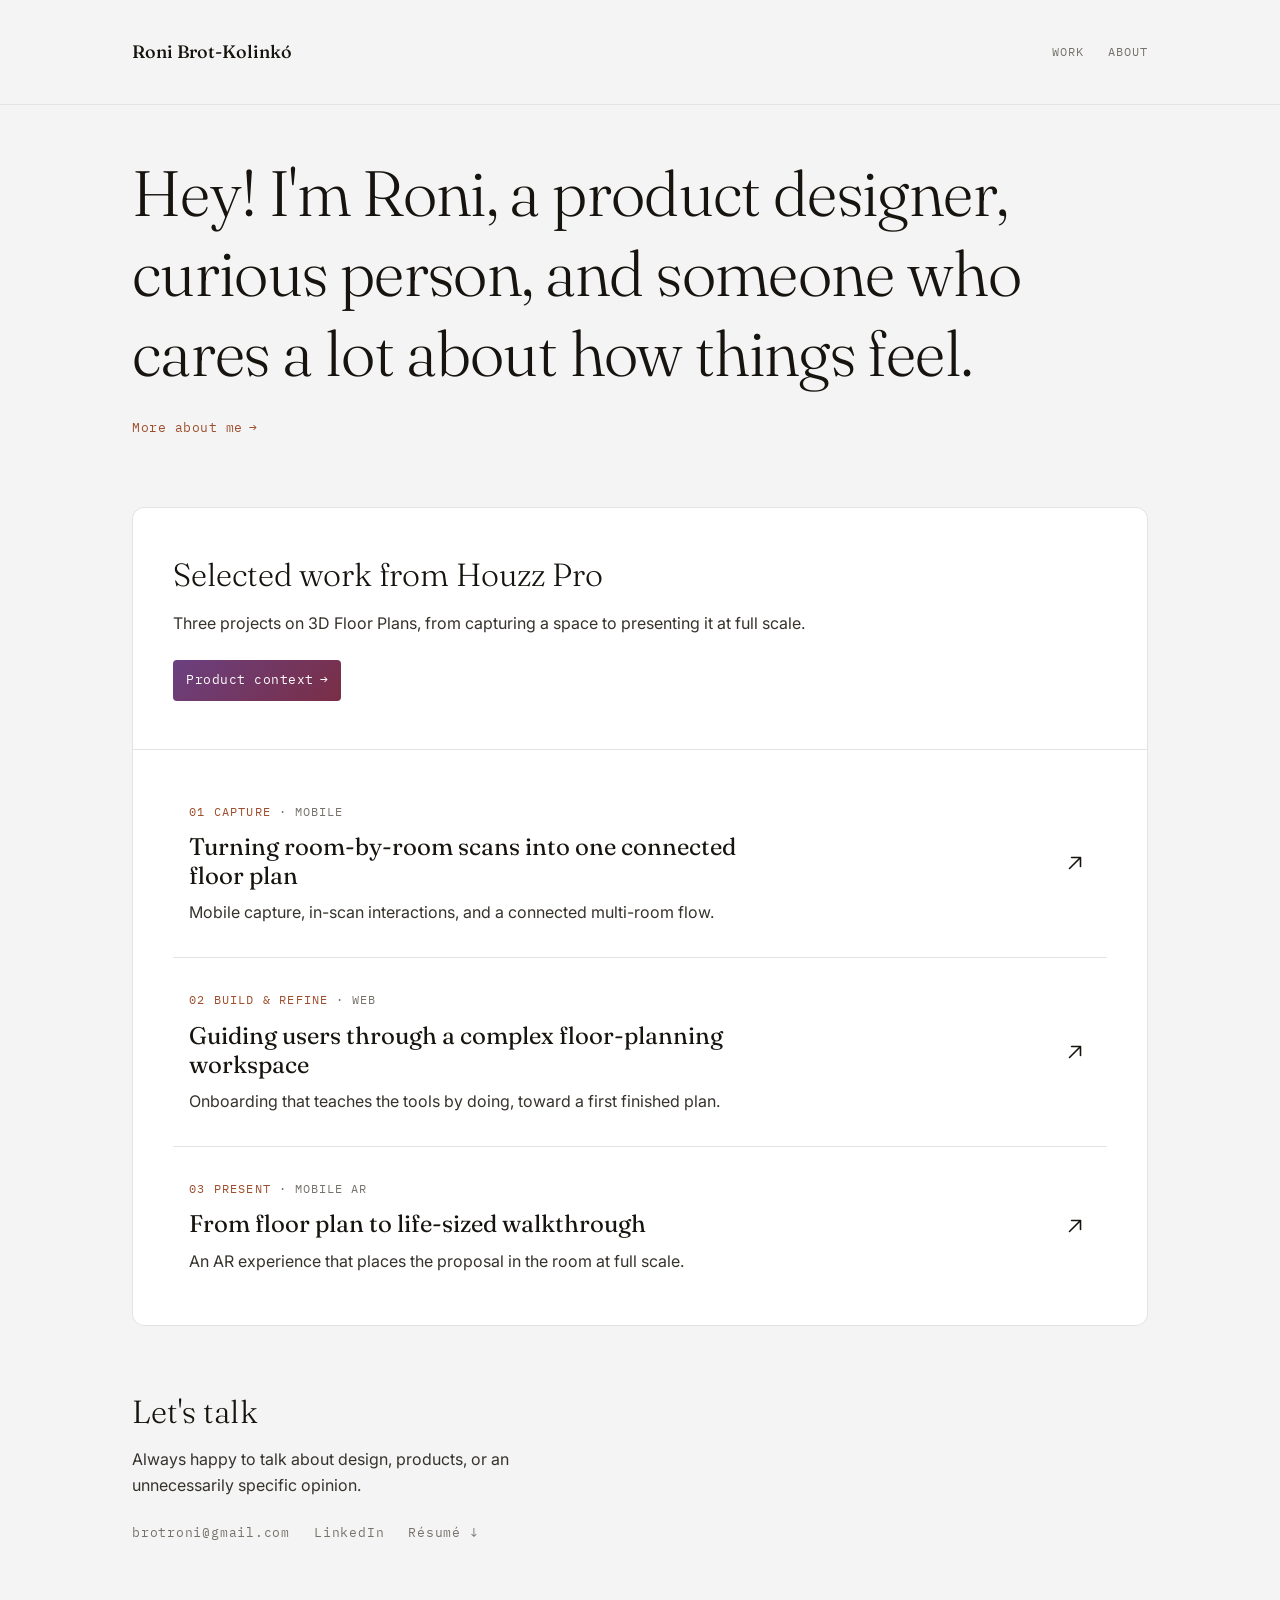
==== index.html @ 28a92cf6 "Add link preview card, favicon, and social meta tags Sharing the site in LinkedIn, Slack, WhatsApp o" ====
<!DOCTYPE html>
<html lang="en">
<head>
<meta charset="utf-8">
<meta name="viewport" content="width=device-width, initial-scale=1">
<title>Roni Brot-Kolinkó - Senior Product Designer</title>
<meta name="description" content="Hey! I'm Roni, a senior product designer, curious person, and someone who cares a lot about how things feel.">

<!-- Link preview: LinkedIn, Slack, iMessage, WhatsApp, Facebook -->
<meta property="og:type" content="website">
<meta property="og:site_name" content="Roni Brot-Kolinkó">
<meta property="og:title" content="Roni Brot-Kolinkó - Senior Product Designer">
<meta property="og:description" content="Hello hello :)">
<meta property="og:url" content="https://brotroni-dev.github.io/">
<meta property="og:image" content="https://brotroni-dev.github.io/assets/og-image.png">
<meta property="og:image:width" content="1200">
<meta property="og:image:height" content="630">
<meta property="og:image:alt" content="Roni Brot-Kolinkó, Senior Product Designer, Tel Aviv">
<meta name="twitter:card" content="summary_large_image">
<meta name="twitter:title" content="Roni Brot-Kolinkó - Senior Product Designer">
<meta name="twitter:description" content="Hello hello :)">
<meta name="twitter:image" content="https://brotroni-dev.github.io/assets/og-image.png">

<!-- Browser tab and home-screen icons -->
<link rel="icon" href="assets/favicon-32.png" sizes="32x32" type="image/png">
<link rel="icon" href="assets/favicon-512.png" sizes="512x512" type="image/png">
<link rel="apple-touch-icon" href="assets/apple-touch-icon.png">
<link rel="preconnect" href="https://fonts.googleapis.com">
<link rel="preconnect" href="https://fonts.gstatic.com" crossorigin>
<link href="https://fonts.googleapis.com/css2?family=Fraunces:opsz,wght@9..144,300;9..144,400;9..144,500;9..144,600&family=Inter:wght@400&family=IBM+Plex+Mono:wght@400;500&display=swap" rel="stylesheet">
<link rel="stylesheet" href="styles/tokens.css?v=131">
<link rel="stylesheet" href="styles/main.css?v=131">
<style>
/* ============================================================
   Homepage (from Figma node 875:1379 "Homepage + case study
   hover"). Flat #f4f4f4 ground, one white card holding the
   intro and the three project rows. The middle row in the
   Figma frame is the HOVER state, reproduced here on :hover.
   Prefixed hpx- so it stays scoped to this page.
   ============================================================ */

body.hpx { background: #f4f4f4; }

/* Content locked to a 1016 column (72px sides at desktop) */
.hpx-band { padding-inline: max(var(--gutter), calc((100% - 1016px) / 2)); }
.nav__inner { max-width: none; padding-inline: max(var(--gutter), calc((100% - 1016px) / 2)); }


/* --- Hero --- */
.hpx-hero { padding-top: 48px; }
.hpx-hero h1 { font-family: var(--font-display); font-weight: 300;
  font-size: clamp(34px, 5.4vw, 64px); line-height: 1.25; letter-spacing: -.01em;
  color: var(--title); margin: 0; }

/* Small mono link with a travelling arrow */
.hpx-arrowlink { display: inline-flex; align-items: baseline; gap: 6px;
  font-family: var(--font-mono); font-size: 13px; letter-spacing: .04em;
  color: var(--accent); text-decoration: none; margin-top: 24px;
  transition: color 160ms ease; }
.hpx-arrowlink i { font-style: normal; transition: transform 200ms cubic-bezier(.22, 1, .36, 1); }
.hpx-arrowlink:hover, .hpx-arrowlink:focus-visible { color: var(--title); }
.hpx-arrowlink:hover i, .hpx-arrowlink:focus-visible i { transform: translateX(4px); }

/* --- The work card --- */
.hpx-card { margin-top: 68px; border: 1px solid var(--line); border-radius: 12px;
  scroll-margin-top: 24px; }
.hpx-intro { background: #fff; border-bottom: 1px solid var(--line);
  border-radius: 12px 12px 0 0; padding: 48px 40px; }
.hpx-intro h2 { font-family: var(--font-display); font-weight: 300; font-size: 32px;
  line-height: 1.2; color: var(--title); margin: 0; max-width: 685px; }
/* 760 keeps the measure in check but clears the 731px this line needs, so the
   subtitle sits on one line instead of dropping two words to a second. */
.hpx-intro p { font-family: var(--font-body); font-size: 16px; line-height: 1.6;
  color: var(--text); margin: 16px 0 0; max-width: 760px; }

/* Outlined pill that fills in on hover */
/* Primary button: a warm gradient drifting across it at rest, a lighter one
   flooding in on hover. Only the background is doing anything here - the
   shape, size and mono type are untouched.
   The cycle runs between the site's oranges and deep burgundy/purple, ordered
   so each transition is a real jump: 100/101/37/62 degrees of hue and up to
   7.66 of contrast between neighbours. Every stop still carries white text,
   worst case 4.58:1. */
.hpx-btn { position: relative; display: inline-flex; margin-top: 24px;
  border: 0; border-radius: 4px;
  color: #fff;
  background-image: linear-gradient(-45deg, #B85B33, #452A55, #A85630, #7A2E45, #6B4080);
  background-size: 400% 400%;
  animation: hpxBtnGradient 12s ease infinite;
  font-family: var(--font-mono); font-size: 13px; letter-spacing: .04em;
  text-decoration: none; overflow: hidden; }
@keyframes hpxBtnGradient {
  0%   { background-position: 0% 50%; }
  50%  { background-position: 100% 50%; }
  100% { background-position: 0% 50%; }
}
.hpx-btn__t { display: inline-flex; align-items: center; gap: 6px;
  padding: 9px 13px; white-space: nowrap; }
/* The hover appearance sits in one layer stacked exactly over the resting one,
   revealed by a circle that grows from wherever the pointer crossed the edge.
   Hover drops the gradient for one flat highlighter yellow; the dark title
   ink on it clears 4.5:1 many times over.
   --x/--y come from the script at the end of the page; without JS the circle
   simply opens from the centre. */
.hpx-btn__t--on {
  position: absolute; inset: 0; box-sizing: border-box;
  color: var(--title);
  background: #F0FF1E;
  clip-path: circle(0 at var(--x, 50%) var(--y, 50%));
  /* An even curve, not a front-loaded one: cubic-bezier(.22,1,.36,1) was
     98% done after 120ms, so the fill read as instant however long the
     duration said it was. */
  transition: clip-path 690ms cubic-bezier(.4, 0, .2, 1); }
/* 180px just clears the 167px diagonal, so the whole sweep is on screen
   instead of half the animation happening outside the button. */
.hpx-btn:hover .hpx-btn__t--on,
.hpx-btn:focus-visible .hpx-btn__t--on {
  clip-path: circle(180px at var(--x, 50%) var(--y, 50%)); }
.hpx-btn i { font-style: normal; transition: transform 200ms cubic-bezier(.22, 1, .36, 1); }
.hpx-btn:hover i, .hpx-btn:focus-visible i { transform: translateX(3px); }

/* --- Project rows --- */
.hpx-list { background: #fff; border-radius: 0 0 12px 12px; padding: 20px 40px; }
.hpx-proj { display: block; text-decoration: none; padding-block: 20px;
  border-bottom: 1px solid var(--line); }
.hpx-proj:last-child { border-bottom: 0; }
/* The row itself carries the hover fill (Figma shows it on the middle project) */
.hpx-projrow { padding: 12px 16px; border-radius: 8px;
  display: flex; align-items: center; justify-content: space-between; gap: 16px;
  transition: background-color 200ms ease; }
.hpx-proj:hover .hpx-projrow,
.hpx-proj:focus-visible .hpx-projrow { background: #f8f6f2; }
.hpx-proj:focus-visible { outline: none; }
.hpx-proj:focus-visible .hpx-projrow { outline: 2px solid var(--accent); outline-offset: 2px; }

.hpx-projbody { flex: 1 1 0; min-width: 0; display: flex; flex-direction: column; gap: 10px; }
.hpx-kick { display: flex; align-items: center; gap: 8px; flex-wrap: wrap;
  font-family: var(--font-mono); text-transform: uppercase; }
.hpx-kick b { font-weight: 400; font-size: 12px; letter-spacing: .1em; color: var(--accent); }
.hpx-kick span { font-size: 12px; letter-spacing: .08em; color: var(--muted); }
.hpx-proj h3 { font-family: var(--font-display); font-weight: 400; font-size: 24px;
  line-height: 1.22; color: var(--title); margin: 0; max-width: 599px;
  transition: color 180ms ease; }
.hpx-proj p { font-family: var(--font-body); font-size: 16px; line-height: 1.55;
  color: var(--text); margin: 0; }
.hpx-arrow { flex: none; width: 32px; height: 32px; color: var(--title);
  transition: transform 220ms cubic-bezier(.22, 1, .36, 1), color 180ms ease; }
.hpx-proj:hover .hpx-arrow, .hpx-proj:focus-visible .hpx-arrow {
  color: var(--accent); transform: translate(3px, -3px); }

/* --- Let's talk --- */
.hpx-close { margin-top: 68px; padding-bottom: 64px; }
.hpx-close h2 { font-family: var(--font-display); font-weight: 300; font-size: 32px;
  line-height: 1.15; color: var(--title); margin: 0; }
.hpx-close > p { font-family: var(--font-body); font-size: 16px; line-height: 1.6;
  color: var(--text); margin: 16px 0 0; max-width: 440px; }
.hpx-closelinks { margin-top: 24px; display: flex; flex-wrap: wrap; gap: 24px; }
.hpx-closelinks a { font-family: var(--font-mono); font-size: 13px; letter-spacing: .06em;
  color: var(--muted); text-decoration: none; transition: color 160ms ease; }
.hpx-closelinks a:hover, .hpx-closelinks a:focus-visible { color: var(--accent); }
/* The address itself also picks up an underline on hover, so it reads as a
   link that opens a draft rather than as plain text */
.hpx-closelinks a[href^="mailto:"]:hover,
.hpx-closelinks a[href^="mailto:"]:focus-visible {
  text-decoration: underline; text-underline-offset: 3px; }

/* ============================================================
   Editor's notes: five segments of the hero title reveal a
   tilted note card on hover, over a warm accent overlay.
   Geometry comes straight from the Figma hover frames - each
   card is placed by its rotation-invariant CENTRE relative to
   the title's top-left, then rotated, so the tilt lands exactly
   where it does in the design.
   ============================================================ */

.hpx-titlewrap { position: relative; }

/* The hoverable words */
.hpx-seg { position: relative; cursor: help;
  transition: color 420ms cubic-bezier(.45, .05, .55, .95),
              text-decoration-color 420ms cubic-bezier(.45, .05, .55, .95);
  text-decoration: underline; text-decoration-color: transparent;
  text-decoration-thickness: 2px; text-underline-offset: 8px; }
.hpx-seg.is-on { color: var(--accent); text-decoration-color: var(--accent); z-index: 45; }

/* Warm wash over the page while a note is open */
.hpx-overlay { position: fixed; inset: 0; background: rgba(158, 78, 44, .35);
  opacity: 0; pointer-events: none; z-index: 40;
  transition: opacity 600ms cubic-bezier(.45, .05, .55, .95); }
body.hpx-dim .hpx-overlay { opacity: 1; }

/* The cards themselves - decorative, so they never steal the hover */
.hpx-notes { position: absolute; inset: 0; pointer-events: none; z-index: 50; }
.hpx-note { position: absolute; display: flex; align-items: stretch; overflow: hidden;
  background: #fff; border: 1px solid var(--accent); border-radius: 8px;
  box-shadow: 16px 16px 0 0 rgba(158, 78, 44, .3);
  opacity: 0; visibility: hidden;
  transform: translateY(-50%) rotate(var(--rot)) translateY(16px) scale(.96);
  /* Leaving is a touch quicker than arriving, so moving between two words
     doesn't feel like waiting for the first card to finish going. */
  transition: opacity 360ms cubic-bezier(.45, .05, .55, .95),
              transform 420ms cubic-bezier(.33, 1, .68, 1),
              visibility 0s linear 360ms; }
.hpx-note.is-on { opacity: 1; visibility: visible;
  transform: translateY(-50%) rotate(var(--rot)) translateY(0) scale(1);
  /* easeOutCubic rather than easeOutQuint: the quint curve was ~98% done in
     the first quarter of its duration, so a longer time never read as slower.
     The fade gets a symmetric ease-in-out instead - an ease-out fade is already
     at 40% after 90ms, which reads as the card popping in and then drifting.
     Here it stays faint through the first third and lands with the movement. */
  transition: opacity 640ms cubic-bezier(.45, .05, .55, .95),
              transform 700ms cubic-bezier(.33, 1, .68, 1), visibility 0s; }

/* Vertical "- Editor's Note -" rail */
.hpx-note__rail { flex: none; width: 46px; display: flex; align-items: center;
  justify-content: center; border-right: 1px dashed rgba(158, 78, 44, .4); }
.hpx-note__rail span { writing-mode: vertical-rl; transform: rotate(180deg);
  font-family: var(--font-mono); font-size: var(--rail, 13px); line-height: 1.22;
  letter-spacing: .11em; text-transform: uppercase; color: var(--accent); white-space: nowrap; }

.hpx-note__body { flex: 1 1 auto; min-width: 0; display: flex; flex-direction: column;
  align-items: stretch; justify-content: center; gap: 12px; padding: 16px 24px; }
.hpx-note__body img { display: block; width: 100%; height: auto; border-radius: 4px; }
.hpx-note__body p { font-family: var(--font-display); font-weight: 300; font-style: italic;
  font-size: 20px; line-height: 1.42; color: var(--accent); margin: 0; text-align: left; }

/* Placement: left = centre - half the width; top = the Figma centre Y, with the
   card translated up by half its own height. min-height keeps the designed size
   as a floor while letting real text push the card taller. */
.hpx-note--hi       { --rot: -5.04deg; --rail: 12px; width: 336px; left: 161px; top: 305px; }

.hpx-note--hi p     { font-size: 29px; }
.hpx-note--designer { --rot: 6.78deg;  width: 360px; min-height: 227px; left: 543px; top: 208px; }
.hpx-note--curious  { --rot: 4.97deg;  width: 507px; left: 4px;   top: 385px; }

.hpx-note--curious img { border-radius: 6px; }
.hpx-note--cares    { --rot: -5.04deg; width: 507px; min-height: 250px; left: -41px; top: 384px; }
/* dropped below the Figma centre so the tilted top-left corner clears the
   title line it belongs to, instead of covering the hovered words */
.hpx-note--feel     { --rot: 5.10deg;  --rail: 12px; width: 431px; left: 574px; top: 482px; }

/* The three cards with a photo hug their content and share one padding, so the
   image sits exactly the same distance from the top on each of them */
.hpx-note--hi .hpx-note__body,
.hpx-note--curious .hpx-note__body,
.hpx-note--feel .hpx-note__body { padding: 24px; }
.hpx-note--feel img { border-radius: 0; }

/* The card positions come from Figma's 1016px column with a 64px title.
   Below that width the column narrows, so JS sets --hpx-k = column / 1016 and
   we size the title in exact proportion - that keeps the line breaks identical
   to the design - then scale the cards by the same k. One factor, so a card
   stays locked over its words at every width. The class is only added once JS
   has measured, so without JS the title keeps its normal responsive clamp. */
body.hpx-scaled .hpx-hero h1 { font-size: calc(64px * var(--hpx-k)); }
body.hpx-scaled .hpx-notes { transform: scale(var(--hpx-k)); transform-origin: 0 0; }

/* Too narrow for the title to hold its shape, or no real pointer - stand down */
@media (max-width: 759px), (hover: none), (pointer: coarse) {
  .hpx-notes, .hpx-overlay { display: none; }
  .hpx-seg { cursor: inherit; }
}
@media (prefers-reduced-motion: reduce) {
  .hpx-note { transition: opacity 200ms ease, visibility 0s linear 200ms;
    transform: translateY(-50%) rotate(var(--rot)); }
  .hpx-note.is-on { transform: translateY(-50%) rotate(var(--rot));
    transition: opacity 200ms ease, visibility 0s; }
}

/* ---------- Responsive ---------- */
@media (max-width: 860px) {
  .hpx-intro { padding: 36px 24px; }
  .hpx-list { padding: 16px 24px; }
  .hpx-projrow { padding: 12px; }
  .hpx-hero { padding-top: 40px; }
  .hpx-card, .hpx-close { margin-top: 48px; }
}
@media (max-width: 560px) {
  .hpx-projrow { align-items: flex-start; }
  .hpx-arrow { width: 24px; height: 24px; }
  .hpx-proj h3 { font-size: 20px; }
  .hpx-close h2 { font-size: 28px; }
}
@media (prefers-reduced-motion: reduce) {
  .hpx-arrowlink i, .hpx-btn i, .hpx-arrow, .hpx-projrow { transition: none; }
  .hpx-btn__t--on { transition: none; }
  .hpx-btn { animation: none; }
  .hpx-arrowlink:hover i, .hpx-btn:hover i, .hpx-proj:hover .hpx-arrow { transform: none; }
}
</style>
</head>
<body class="hpx">

<div class="hpx-overlay" aria-hidden="true"></div>

<!-- Nav -->
<nav class="nav">
  <div class="nav__inner">
    <a class="nav__name" href="index.html">Roni Brot-Kolinkó</a>
    <span class="nav__links">
      <a href="#work">Work</a>
      <a href="about/">About</a>
    </span>
  </div>
</nav>

<main class="hpx-band">

  <!-- Hero -->
  <section class="hpx-hero">
    <div class="hpx-titlewrap">
      <h1>Hey! <span class="hpx-seg" data-note="hi">I'm Roni</span>, a <span class="hpx-seg" data-note="designer">product designer</span>, <span class="hpx-seg" data-note="curious">curious person</span>, and <span class="hpx-seg" data-note="cares">someone who cares a lot</span> about <span class="hpx-seg" data-note="feel">how things feel.</span></h1>

      <div class="hpx-notes">
        <figure class="hpx-note hpx-note--hi" data-note="hi">
          <span class="hpx-note__rail"><span>- Editor's Note -</span></span>
          <span class="hpx-note__body">
            <img src="media/notes/note-hi.png?v=2" alt="Roni on a coastal cliff path, smiling at the camera with the sea behind her" width="778" height="1024">
            <p>Hi &#128075;</p>
          </span>
        </figure>

        <figure class="hpx-note hpx-note--designer" data-note="designer">
          <span class="hpx-note__rail"><span>- Editor's Note -</span></span>
          <span class="hpx-note__body">
            <p>I like taking a vague problem, giving it shape, and staying with it until the details survive launch. I care deeply about the work, but I'm not precious about my first idea.</p>
          </span>
        </figure>

        <figure class="hpx-note hpx-note--curious" data-note="curious">
          <span class="hpx-note__rail"><span>- Editor's Note -</span></span>
          <span class="hpx-note__body">
            <img src="media/notes/note-oils.png" alt="Bottles of essential oils beside handwritten aromatherapy notes" width="1024" height="683">
            <p>There's probably an oil for that.<br>I probably have it.</p>
          </span>
        </figure>

        <figure class="hpx-note hpx-note--cares" data-note="cares">
          <span class="hpx-note__rail"><span>- Editor's Note -</span></span>
          <span class="hpx-note__body">
            <p>I have strong opinions about horror movies, synthesizers, and DOS games. During one of the COVID lockdowns, I completed the entire Jill of the Jungle trilogy on my TV with a wireless keyboard.<br>I also take karaoke very seriously.</p>
          </span>
        </figure>

        <figure class="hpx-note hpx-note--feel" data-note="feel">
          <span class="hpx-note__rail"><span>- Editor's Note -</span></span>
          <span class="hpx-note__body">
            <img src="media/notes/note-sheep.png" alt="Roni crouching among a flock of sheep at an animal sanctuary" width="1024" height="768">
            <p>I get attached easily - to people and to animals.<br>This is, in my humble opinion, the correct sheep-to-person ratio.</p>
          </span>
        </figure>
      </div>
    </div>

    <a class="hpx-arrowlink" href="about/">More about me <i aria-hidden="true">&rarr;</i></a>
  </section>

  <!-- Selected work -->
  <section class="hpx-card" id="work" aria-label="Selected work">
    <div class="hpx-intro">
      <h2>Selected work from Houzz Pro</h2>
      <p>Three projects on 3D Floor Plans, from capturing a space to presenting it at full&nbsp;scale.</p>
      <a class="hpx-btn" href="work/houzz-3d-floor-plans.html" aria-label="Product context: Houzz Pro and 3D Floor Plans"><span class="hpx-btn__t">Product context <i aria-hidden="true">&rarr;</i></span><span class="hpx-btn__t hpx-btn__t--on" aria-hidden="true">Product context <i>&rarr;</i></span></a>
    </div>

    <div class="hpx-list">
      <a class="hpx-proj" href="work/multi-room-mobile-scan.html">
        <span class="hpx-projrow">
          <span class="hpx-projbody">
            <span class="hpx-kick"><b>01 Capture</b><span>&middot; Mobile</span></span>
            <h3>Turning room-by-room scans into one connected floor plan</h3>
            <p>Mobile capture, in-scan interactions, and a connected multi-room flow.</p>
          </span>
          <svg class="hpx-arrow" viewBox="0 0 32 32" fill="none" aria-hidden="true"><path d="M10.5 21.5 21.5 10.5M12.6 10.5h8.9v8.9" stroke="currentColor" stroke-width="1.6" stroke-linecap="round" stroke-linejoin="round"/></svg>
        </span>
      </a>

      <a class="hpx-proj" href="work/floor-plan-onboarding.html">
        <span class="hpx-projrow">
          <span class="hpx-projbody">
            <span class="hpx-kick"><b>02 Build &amp; Refine</b><span>&middot; Web</span></span>
            <h3>Guiding users through a complex floor-planning workspace</h3>
            <p>Onboarding that teaches the tools by doing, toward a first finished plan.</p>
          </span>
          <svg class="hpx-arrow" viewBox="0 0 32 32" fill="none" aria-hidden="true"><path d="M10.5 21.5 21.5 10.5M12.6 10.5h8.9v8.9" stroke="currentColor" stroke-width="1.6" stroke-linecap="round" stroke-linejoin="round"/></svg>
        </span>
      </a>

      <a class="hpx-proj" href="work/ar-walkthrough.html">
        <span class="hpx-projrow">
          <span class="hpx-projbody">
            <span class="hpx-kick"><b>03 Present</b><span>&middot; Mobile AR</span></span>
            <h3>From floor plan to life-sized walkthrough</h3>
            <p>An AR experience that places the proposal in the room at full scale.</p>
          </span>
          <svg class="hpx-arrow" viewBox="0 0 32 32" fill="none" aria-hidden="true"><path d="M10.5 21.5 21.5 10.5M12.6 10.5h8.9v8.9" stroke="currentColor" stroke-width="1.6" stroke-linecap="round" stroke-linejoin="round"/></svg>
        </span>
      </a>
    </div>
  </section>

  <!-- Let's talk -->
  <section class="hpx-close">
    <h2>Let's talk</h2>
    <p>Always happy to talk about design, products, or an unnecessarily specific opinion.</p>
    <div class="hpx-closelinks">
      <a href="mailto:brotroni@gmail.com">brotroni@gmail.com</a>
      <a href="https://www.linkedin.com/in/roni-brot-kolink%C3%B3/" target="_blank" rel="noopener">LinkedIn</a>
      <a href="assets/Roni-Brot-Kolinko-CV.pdf" download>Résumé ↓</a>
    </div>
  </section>

</main>

<script>
/* Tell the button's ink where the pointer crossed its edge, so the fill grows
   out from that point on the way in and retracts toward the exit point on the
   way out. Purely cosmetic - the fill still works from the centre without it. */
(function () {
  var btns = document.querySelectorAll('.hpx-btn');
  if (!btns.length) return;
  Array.prototype.forEach.call(btns, function (btn) {
    function mark(e) {
      var r = btn.getBoundingClientRect();
      btn.style.setProperty('--x', (e.clientX - r.left).toFixed(1) + 'px');
      btn.style.setProperty('--y', (e.clientY - r.top).toFixed(1) + 'px');
    }
    btn.addEventListener('mouseenter', mark);
    btn.addEventListener('mouseleave', mark);
  });
})();
</script>

<script>
// Hovering a title segment reveals its editor's note over a warm overlay.
// Only where there is a real pointer and the desktop title layout, since the
// cards are positioned against that exact line-breaking.
(function () {
  if (!window.matchMedia('(hover: hover) and (pointer: fine)').matches) return;
  var wide = window.matchMedia('(min-width: 760px)');
  var segs = document.querySelectorAll('.hpx-seg');
  var wrap = document.querySelector('.hpx-titlewrap');
  var open = null;

  var close = function () {
    if (!open) return;
    open.seg.classList.remove('is-on');
    open.note.classList.remove('is-on');
    document.body.classList.remove('hpx-dim');
    open = null;
  };

  Array.prototype.forEach.call(segs, function (seg) {
    var note = document.querySelector('.hpx-note[data-note="' + seg.dataset.note + '"]');
    if (!note) return;
    seg.addEventListener('mouseenter', function () {
      if (!wide.matches) return;
      close();
      seg.classList.add('is-on');
      note.classList.add('is-on');
      document.body.classList.add('hpx-dim');
      open = { seg: seg, note: note };
    });
    seg.addEventListener('mouseleave', close);
  });

  // Keep the title and the cards on one shared scale factor
  function sync() {
    if (!wide.matches) { document.body.classList.remove('hpx-scaled'); close(); return; }
    document.body.classList.add('hpx-scaled');
    // the wrapper is a block, so its width is the column width regardless of font-size
    var k = Math.min(1, wrap.getBoundingClientRect().width / 1016);
    document.body.style.setProperty('--hpx-k', k.toFixed(4));
  }
  sync();
  window.addEventListener('resize', sync);
  wide.addEventListener('change', sync);

  // Never leave a note stranded if the pointer leaves the window mid-hover
  window.addEventListener('blur', close);
})();
</script>

</body>
</html>
---- styles/tokens.css ----
/* ============================================================
   Visual foundation - design tokens (single source of truth)
   Mirrors content/visual-foundation.md. Used by every page.
   ============================================================ */
:root {
  /* White base, near-black primary, no beige (neutral greys) */
  --bg:        #FFFFFF;  /* page background            */
  --surface:   #F6F6F5;  /* cards / plates (neutral)   */
  --line:      #E4E3E1;  /* hairlines, borders         */
  --title:     #17140F;  /* headings / primary (black) */
  --text:      #36322C;  /* body                       */
  --muted:     #76726B;  /* secondary / meta           */
  --accent:    #9E4E2C;  /* antique orange - sparing accent */

  /* Reserved near-black moment (expressive, used sparingly) */
  --black:        #0E0C0A;
  --black-title:  #F1ECE0;
  --black-text:   #B8AF9F;
  --black-muted:  #8C8475;
  --ochre:        #C98A3C;  /* accent on dark */

  /* Typography */
  --font-display: 'Fraunces', Georgia, 'Times New Roman', serif;
  --font-body:    'Inter', system-ui, -apple-system, sans-serif;
  --font-mono:    'IBM Plex Mono', ui-monospace, 'SF Mono', monospace;

  /* Type scale (consolidated - a small, consistent set of sizes) */
  --fs-h1:    clamp(30px, 5vw, 42px);  /* page title            */
  --fs-h2:    clamp(21px, 3vw, 26px);  /* section heading       */
  --fs-title: 18px;                    /* card / stage / flow / nav titles */
  --fs-body:  14px;                    /* body copy (compact, editorial) */
  --fs-label: 11px;                    /* compact mono labels   */
  --fs-eyebrow: 12px;                  /* kicker / meta / caption */

  /* Spacing scale (4-based) */
  --s1: 4px;  --s2: 8px;  --s3: 12px; --s4: 16px; --s5: 24px;
  --s6: 32px; --s7: 48px; --s8: 64px; --s9: 96px; --s10: 128px;

  /* Layout widths */
  --reading: 920px;   /* reading column - headings + section structure */
  --media:   1160px;  /* wide container - hero media, diagrams, card grids, screens */
  --copy:    660px;   /* body-copy cap (~70-80 chars) - never full media width */
  --gutter:  clamp(24px, 5vw, 72px);   /* page gutters: 24 mobile -> ~72 large desktop */
  --radius:  8px;
  --radius-screen: 6px;   /* screenshots / device screens (locked) */

  /* Turquoise belongs to PRODUCT ARTIFACTS ONLY - real screenshots/GIFs, the
     tutorial pulse marker, and product-screen mockups showing AR/scan cues.
     Never use it for portfolio chrome (voice cards, labels, links, decoration). */
  --turq:      #72F2E8;   /* product interaction fill / halo */
  --turq-ink:  #2FA79B;   /* product interaction stroke */

  /* Muted sage / lichen - the portfolio's accent for user-insight (voice) cards */
  --sage:      #909A7E;   /* card border / hairline */
  --sage-ink:  #5C6A47;   /* readable sage for marks + attribution */
}
---- styles/main.css ----
/* ============================================================
   Shared site styles. Organised by component so each block maps
   cleanly to a future Astro component if migrated. No build step.
   ============================================================ */

/* --- Base ------------------------------------------------- */
* { box-sizing: border-box; }
html { scroll-behavior: smooth; }
body {
  margin: 0;
  overflow-x: hidden;
  background: var(--bg);
  color: var(--text);
  font-family: var(--font-body);
  font-size: var(--fs-body);
  line-height: 1.7;
  -webkit-font-smoothing: antialiased;
  text-rendering: optimizeLegibility;
}
img { max-width: 100%; height: auto; display: block; }
a { color: inherit; }

/* --- Layout containers ------------------------------------ */
.reading { max-width: var(--media); margin-inline: auto; padding-inline: var(--gutter); }
/* Reading content shares the wide column's LEFT edge; only its measure is narrower */
.reading h1, .reading h2, .reading h3, .reading .lead { max-width: var(--reading); }
.wide    { max-width: var(--media);   margin-inline: auto; padding-inline: var(--gutter); }
.section { margin-top: var(--sp-section); }
.section--tight { margin-top: var(--s7); }
/* Body copy never runs to the full media width */
.reading p { max-width: var(--copy); }
/* One intentional gap between the hero metadata bar and the first content section (all case studies) */
.section.first-section { margin-top: 88px; }
@media (max-width: 640px) { .section.first-section { margin-top: 68px; } }
/* Shared case-study hero: consistent gap from the header to the hero media */
.hero-media { padding-top: 76px; }
@media (max-width: 640px) { .hero-media { padding-top: 48px; } }

/* --- Typography ------------------------------------------- */
.display { font-family: var(--font-display); font-weight: 500; color: var(--title); line-height: 1.08; }
h1.display { font-size: var(--fs-h1); margin: var(--s3) 0; }
h2.display { font-size: var(--fs-h2); line-height: 1.16; margin: 0; }
.lead { font-size: 16px; line-height: 1.6; color: var(--text); }
.summary { font-style: normal; color: var(--muted); margin: 0; }
.mut { color: var(--muted); }
p { margin: 0 0 var(--s4); }
ul { margin: 0 0 var(--s4); padding-left: 1.15em; }
li { margin-bottom: var(--s2); padding-left: 4px; }
li::marker { color: var(--accent); }
.kicker {
  font-family: var(--font-mono); font-size: 12px; letter-spacing: .16em;
  text-transform: uppercase; color: var(--accent); margin: 0;
}
.mono {
  font-family: var(--font-mono); font-size: 12px; letter-spacing: .06em;
  color: var(--muted);
}
.rule { border: 0; border-top: 1px solid var(--line); margin: var(--s5) 0; }

/* --- Nav -------------------------------------------------- */
.nav { border-bottom: 1px solid var(--line); }
.nav__inner {
  max-width: var(--media); margin-inline: auto; padding: 30px var(--gutter);
  display: flex; justify-content: space-between; align-items: center;
}
.nav__name { font-family: var(--font-display); font-weight: 500; color: var(--title);
  font-size: var(--fs-title); text-decoration: none; transition: color 160ms ease; }
.nav__name:hover, .nav__name:focus-visible { color: var(--accent); }
/* Work / About / Contact - identical on every page */
.nav__links { display: inline-flex; align-items: baseline; gap: var(--s5); }
.nav__links a {
  font-family: var(--font-mono); font-size: 12px; letter-spacing: .08em; text-transform: uppercase;
  color: var(--muted); text-decoration: none; transition: color 160ms ease;
}
.nav__links a:hover, .nav__links a:focus-visible { color: var(--title); }
.nav__links a[aria-current="page"] { color: var(--title); }
/* The name plus three links gets tight on a phone - shrink the links, not the name */
@media (max-width: 560px) {
  .nav__links { gap: 12px; }
  .nav__links a { font-size: 11px; letter-spacing: .05em; }
}

/* --- Overview bar ----------------------------------------- */
.overview { display: flex; flex-wrap: wrap; gap: var(--s2) var(--s5); }
.overview__item { font-family: var(--font-mono); font-size: 12px; letter-spacing: .04em; color: var(--muted); }
.overview__item b { color: var(--accent); font-weight: 500; }

/* --- Context bar: product/scope meta (left) + link to the Houzz context page
   (right). Sits at the very top of every case-study opener, above the title. */
.ctx-bar { width: 100%; display: flex; justify-content: space-between; align-items: baseline;
  gap: var(--s3) var(--s5); flex-wrap: wrap; }
.ctx-bar__meta { font-family: var(--font-mono); font-size: var(--fs-label); letter-spacing: .16em;
  text-transform: uppercase; color: var(--muted); }
.ctx-bar__link { font-family: var(--font-mono); font-size: 12px; letter-spacing: .04em;
  color: var(--accent); text-decoration: none; white-space: nowrap; }
.ctx-bar__link:hover { text-decoration: underline; }

/* --- Unified case-study hero -------------------------------
   One shared rhythm for all three case studies:
   meta row (.ctx-bar) -> title -> lead -> divider -> role, then
   the hero media below. Spacing/sizes mirror the Multi-Room hero
   so the three pages read identically. */
.cs-hero { max-width: var(--media); margin-inline: auto; padding: 64px var(--gutter) 12px;
  display: flex; flex-direction: column; align-items: flex-start; gap: var(--s5); }
.cs-hero__title { max-width: 920px; margin: 0; font-family: var(--font-display); font-weight: 600;
  font-size: clamp(30px, 7vw, 42px); line-height: 1.08; color: var(--title); }
.cs-hero__lead { max-width: 920px; margin: 0; font-family: var(--font-body); font-weight: 400;
  font-size: 16px; line-height: 1.6; color: var(--text); }
.cs-ov { max-width: var(--media); margin-inline: auto; padding: 20px var(--gutter) var(--s8);
  display: flex; flex-direction: column; align-items: flex-start; gap: 18px; }
.cs-ov__rule { width: 100%; height: 1px; border: 0; background: var(--line); margin: 0; }
.cs-ov__role { margin: 0; font-family: var(--font-mono); font-weight: 400; font-size: 12px;
  line-height: 16px; letter-spacing: .04em; color: var(--muted); }
.cs-ov__role b { color: var(--accent); font-weight: 500; }
.cs-heromedia { max-width: var(--media); margin-inline: auto; padding: 0 var(--gutter); }

/* --- Media (frameless - the assets carry their own framing) */
figure { margin: 0; }
.plate img { width: 100%; display: block; border-radius: var(--radius-screen); border: 1px solid var(--line); }
.plate--demo { max-width: 560px; margin-inline: auto; }   /* cap bare gifs / illustrations */
.plate--bare img { border: 0; }   /* covers that already carry their own framing */
/* Product-proof hero: crisp screenshot, soft border + shadow, no mat */
.hero-shot { margin: 0; }
.hero-shot img { width: 100%; height: auto; display: block; border-radius: 10px;
  border: 1px solid var(--line);
  box-shadow: 0 16px 38px rgba(23,20,15,.13), 0 2px 6px rgba(23,20,15,.06); }
.plate-cap { font-family: var(--font-mono); font-size: 12px; color: var(--muted); line-height: 1.5; margin-top: var(--s3); }
.media-row { display: grid; grid-template-columns: 1fr 1fr; gap: var(--s5); align-items: start; }
/* Problem / Goal - native cards in the site type system */
.pg-pair { display: grid; grid-template-columns: 1fr 1fr; gap: var(--s5); align-items: stretch; }
.pg-card { border: 1px solid var(--line); border-radius: var(--radius); padding: var(--s5); background: var(--surface); }
.pg-card__label { font-family: var(--font-mono); font-size: var(--fs-label); letter-spacing: .16em; text-transform: uppercase; color: var(--muted); margin: 0 0 var(--s3); }
.pg-card__title { font-family: var(--font-display); font-weight: 500; color: var(--title); font-size: 16px; line-height: 1.3; margin: 0 0 var(--s4); }
.pg-card p { margin: 0; font-size: 14px; line-height: 1.6; }
.pg-card--goal .pg-card__label { color: var(--accent); }

/* --- Layered tutorial composite: base canvas + (modal) + gif + pulse --- */
.fp-stage { position: relative; line-height: 0; }
.fp-base  { width: 100%; display: block; border-radius: var(--radius-screen); border: 1px solid var(--line); }
/* Crop the empty canvas off a composite hero (shows the content region only) */
.fp-crop { position: relative; overflow: hidden; margin: 0;
  border: 1px solid var(--line); border-radius: var(--radius-screen); aspect-ratio: 1600 / 800; }
.fp-crop .fp-base { border: 0; border-radius: 0; }
.fp-dollhouse { position: absolute; left: var(--dl, 29%); top: var(--dt, 34%); width: var(--dw, 44%); height: auto; pointer-events: none; }
.fp-confetti  { position: absolute; left: var(--cl, 3%); top: var(--ct, 33%); width: var(--cw, 30%); height: auto; pointer-events: none; }
.fp-dim   { position: absolute; inset: 0; background: var(--bg); opacity: .5; pointer-events: none; }
.fp-modal { position: absolute; left: var(--mleft, 3.4%); top: var(--mtop, 24%); width: var(--mw, 24%); line-height: 0; filter: drop-shadow(0 6px 16px rgba(0,0,0,.16)); }
.fp-modal > img { width: 100%; display: block; }
.fp-gif   { position: absolute; left: var(--gleft, 8%); top: var(--gtop, 45%); width: var(--gw, 60%); height: var(--gh, auto);
            object-fit: var(--gfit, cover); object-position: var(--gpos, left center); display: block; border-radius: 4px; }
/* interaction pulse defined below as .fp-marker (matches the exported asset) */
/* turquoise interaction marker - matches the exported asset: #72F2E8, faint full halo + solid dot (~35%) */
.fp-marker { position: absolute; left: var(--px, 40%); top: var(--py, 30%); width: var(--pw, 5.5%); aspect-ratio: 1; transform: translate(-50%, -50%); pointer-events: none; }
.fp-marker::before { content: ""; position: absolute; inset: 0; border-radius: 50%; background: #72F2E8; opacity: .3; animation: fpHalo 1.8s ease-in-out infinite; }
.fp-marker::after  { content: ""; position: absolute; left: 50%; top: 50%; width: 35%; height: 35%; transform: translate(-50%, -50%); border-radius: 50%; background: #72F2E8; }
@keyframes fpHalo { 0%, 100% { transform: scale(.72); opacity: .42; } 50% { transform: scale(1.06); opacity: .16; } }
@media (prefers-reduced-motion: reduce) { .fp-marker::before { animation: none; transform: scale(1); opacity: .3; } }
/* prototype vs reference comparison (review only) */
.proto-compare { display: grid; grid-template-columns: 1fr 1fr; gap: var(--s5); align-items: start; }
@media (max-width: 720px) { .proto-compare { grid-template-columns: 1fr; } }

/* --- Black moment (reserved, full-bleed) ------------------ */
.black { background: var(--black); color: var(--black-text); padding-block: var(--s8); }
.black .kicker { color: var(--ochre); }
.black .display { color: var(--black-title); }
.pill {
  font-family: var(--font-mono); font-size: 11px; color: var(--black-muted);
  border: 1px solid #3A342B; border-radius: 40px; padding: 5px 12px;
}
.pill-row { display: flex; flex-wrap: wrap; gap: 8px; margin-top: var(--s5); }

/* --- Room signature --------------------------------------- */
.signature { display: block; }

/* --- Stage block (numbered moves) ------------------------- */
.stage__head { display: flex; align-items: baseline; gap: var(--s3); margin-bottom: var(--s3); }
.stage__num { font-family: var(--font-display); font-weight: 500; color: var(--accent); font-size: var(--fs-title); }
.stage__name { font-family: var(--font-display); font-weight: 500; color: var(--title); font-size: var(--fs-title); }
.principle { font-family: var(--font-mono); font-size: 12px; color: var(--muted); }
/* Design-principle callout: a key takeaway within a stage (not an inline note) */
.principle-callout { margin-top: var(--s5); padding-top: var(--s4); border-top: 1px solid var(--line); }
.principle-callout__label {
  font-family: var(--font-mono); font-size: var(--fs-label); letter-spacing: .16em; text-transform: uppercase;
  color: var(--accent); margin: 0 0 var(--s2);
}
.principle-callout__text { font-size: .95rem; line-height: 1.5; color: var(--title); margin: 0; }

/* --- Four-approaches placeholder -------------------------- */
.placeholder {
  border: 1px dashed var(--accent); border-radius: 12px;
  padding: var(--s6); text-align: center; color: var(--muted);
  background: color-mix(in srgb, var(--accent) 6%, var(--surface));
}
.placeholder b { color: var(--accent); font-weight: 500; }

/* --- Learning model: compact decision snapshot ----------- */
.lm-k { display: block; font-family: var(--font-mono); font-size: 10px; letter-spacing: .1em; text-transform: uppercase; color: var(--muted); margin-bottom: 2px; }
/* rejected options: compact cards; hover reveals the removed UI skeleton */
.lm-grid { display: grid; grid-template-columns: repeat(3, 1fr); gap: var(--s4); }
.lm-card { position: relative; overflow: hidden; border: 1px solid var(--line); border-radius: 10px; padding: var(--s4); background: var(--surface); transition: border-color .2s; }
.lm-card:hover { border-color: color-mix(in srgb, var(--accent) 45%, var(--line)); }
.lm-card__name { font-family: var(--font-display); font-weight: 500; color: var(--title); font-size: 16px; margin: 0 0 var(--s3); }
.lm-media { position: relative; aspect-ratio: 320 / 180; }
.lm-body { position: absolute; inset: 0; transition: opacity .22s ease; }
.lm-line { margin: 0 0 var(--s3); font-size: 13px; line-height: 1.45; color: var(--text); }
.lm-line:last-child { margin-bottom: 0; }
.lm-line--miss { color: var(--muted); }
.lm-illo { position: absolute; inset: 0; opacity: 0; transition: opacity .22s ease; pointer-events: none; }
.lm-illo svg { width: 100%; height: 100%; display: block; border: 1px solid var(--line); border-radius: 6px; }
.lm-card:hover .lm-body { opacity: 0; }
.lm-card:hover .lm-illo { opacity: 1; }
/* selected: calm warm card, UI skeleton to the right of the text */
.lm-selected { margin-top: var(--s5); display: grid; grid-template-columns: 1fr 214px; gap: var(--s6); align-items: center; border: 1px solid var(--accent); border-radius: 10px; padding: var(--s5); background: color-mix(in srgb, var(--accent) 6%, var(--bg)); }
.lm-selected__head { display: flex; align-items: center; gap: var(--s3); margin-bottom: var(--s3); }
.lm-selected__name { font-family: var(--font-display); font-weight: 500; font-size: 18px; color: var(--title); margin: 0; }
.lm-badge { font-family: var(--font-mono); font-size: 10px; letter-spacing: .08em; text-transform: uppercase; color: #fff; background: var(--accent); border-radius: 40px; padding: 2px 9px; }
.lm-selected p { margin: 0; font-size: 14px; line-height: 1.55; color: var(--text); }
.lm-tradeoff { margin-top: var(--s3) !important; }
.lm-tradeoff .lm-k { color: var(--accent); }
.lm-selected__illo svg { width: 100%; height: auto; display: block; border: 1px solid var(--line); border-radius: 8px; }
@media (max-width: 640px) { .lm-grid { grid-template-columns: 1fr; } .lm-selected { grid-template-columns: 1fr; } .lm-selected__illo { order: -1; } }

/* --- Stage flow (at a glance) ----------------------------- */
.flow { display: flex; align-items: stretch; flex-wrap: wrap; gap: var(--s2); }
.flow__step { flex: 1 1 0; min-width: 132px; max-width: 250px; border: 1px solid var(--line); border-radius: var(--radius); background: var(--surface); padding: var(--s4); }
.flow__num { font-family: var(--font-mono); font-size: var(--fs-label); letter-spacing: .1em; color: var(--accent); }
.flow__name { font-family: var(--font-display); font-weight: 500; color: var(--title); font-size: var(--fs-title); margin: 2px 0 var(--s1); }
.flow__desc { margin: 0; font-size: .82rem; line-height: 1.4; color: var(--muted); }
.flow__arrow { align-self: center; color: var(--accent); font-family: var(--font-mono); font-size: 15px; }

/* --- Full user flow diagram (recreated process artifact) -- */
.uflow { border: 1px solid var(--line); border-radius: var(--radius);
  background: color-mix(in srgb, var(--surface) 60%, var(--bg)); padding: var(--s6) var(--s5); }
.uflow__lane { display: flex; align-items: center; flex-wrap: wrap; gap: var(--s2); }
.uflow__stage { margin-top: var(--s4); padding-top: var(--s4); border-top: 1px solid var(--line); }
.uflow__stagehead { display: flex; align-items: baseline; gap: var(--s2); margin-bottom: var(--s3);
  font-family: var(--font-display); font-weight: 500; color: var(--title); font-size: var(--fs-title); }
.uflow__num { font-family: var(--font-mono); font-size: var(--fs-label); color: var(--accent); }
.uflow__node { font-family: var(--font-body); font-size: 12.5px; line-height: 1.3; color: var(--text);
  background: var(--surface); border: 1px solid var(--line); border-radius: 6px; padding: 8px 12px; }
.uflow__node--key { border-color: var(--accent); color: var(--accent); font-weight: 500; }
.uflow__node--done { background: var(--accent); color: #F8F1E9; border-color: var(--accent); font-weight: 500; }
.uflow__node--out { background: transparent; border-style: dashed; color: var(--muted); }
.uflow__arrow { color: var(--accent); font-family: var(--font-mono); font-size: 13px; flex: 0 0 auto; }
.uflow__branch { font-family: var(--font-mono); font-size: 11px; color: var(--muted); margin: var(--s2) 0 0 var(--s2); }

/* --- Case-study move: schematic illustration beside text --- */
.move { display: flex; gap: var(--s6); align-items: center; }
.move--right { flex-direction: row-reverse; }
.move__illo { flex: 0 0 240px; }
.move__illo svg { width: 100%; height: auto; display: block; }
.move__body { flex: 1; min-width: 0; }
.move__body .stage__head { margin-top: 0; }

/* --- Screen storyboard: uniform mobile screens in rows ---- */
/* Screens in one horizontal row per flow (never stacked); full-bleed so they
   fit, with horizontal scroll as a fallback on narrow viewports. */
.screens { display: flex; flex-wrap: nowrap; justify-content: safe center; gap: var(--s4);
  overflow-x: auto; width: 100vw; margin-left: calc(50% - 50vw); padding: 4px var(--gutter) var(--s3);
  scrollbar-width: thin; }
.screens figure { flex: 0 0 185px; max-width: 185px; margin: 0; }
.screens img { width: 100%; display: block; border-radius: var(--radius-screen); border: 1px solid var(--line); }
/* Video inside a mobile frame: same frame as the phone screenshots; the video fills it and is cropped, never stretched */
.screens video { width: 100%; aspect-ratio: 306 / 663; display: block; object-fit: cover; object-position: center;
  border-radius: var(--radius-screen); border: 1px solid var(--line); }
.screen-video { position: relative; }
/* Matches the back chevron baked into the app screenshots: glyph at 14,27 sized 8x15 in a 306x663 screen */
.screen-video__chevron { position: absolute; top: 4.07%; left: 4.58%; width: 2.62%; height: 2.27%;
  pointer-events: none; filter: drop-shadow(0 1px 2px rgba(0, 0, 0, .3)); }

/* Validation: user-marker explorations (three comparative squares + resolved final marker) */
.marker-row { display: flex; flex-wrap: wrap; justify-content: center; gap: 32px; margin: 56px auto 0; }
.marker-item { margin: 0; width: 180px; }
.marker-item img { width: 100%; aspect-ratio: 1 / 1; object-fit: cover; object-position: center;
  display: block; border-radius: var(--radius-screen); }
.marker-item figcaption, .marker-final figcaption { margin-top: 16px; font-size: 14px; line-height: 1.5; color: var(--muted); }
.marker-item figcaption b, .marker-final figcaption b { display: block; font-weight: 600; color: var(--title); margin-bottom: 4px; }
.marker-final { max-width: 300px; margin: 88px auto 0; }
.marker-final img { width: 100%; height: auto; display: block; }

/* Validation findings: three equal columns with a small accent number */
.findings-3 { display: grid; grid-template-columns: repeat(3, minmax(0, 1fr)); gap: var(--s6); }
.finding__n { font-family: var(--font-mono); font-size: 12px; letter-spacing: .12em; color: var(--accent); margin: 0 0 var(--s3); }
.finding h3 { font-size: clamp(18px, 1.9vw, 20px); line-height: 1.2; margin: 0; }
.finding p { margin-top: var(--s3); }
@media (max-width: 640px) { .findings-3 { grid-template-columns: 1fr; gap: var(--s7); } }
/* Marker exploration: a separate, wide visual block */
.marker-block { background: #F6F4F1; border-radius: 16px; padding: var(--s7) var(--s6); }
.marker-block .marker-row { margin-top: 0; }
@media (max-width: 640px) { .marker-block { padding: var(--s6) var(--s5); } }

/* Chapter rhythm (AR walkthrough 01-04): one consistent editorial spacing scale */
.chapter { margin-top: 120px; }
.chapter-media { margin-top: 52px; }
/* Life-Sized Walkthroughs: one consistent, responsive spacing scale (desktop / tablet -15% / mobile) */
:root { --sp-section: 120px; --sp-tight: 64px; --sp-head: 28px; --sp-text-media: 56px; --sp-media-next: 92px; --sp-step-intro: 30px; }
@media (max-width: 1024px) { :root { --sp-section: 100px; --sp-tight: 56px; --sp-head: 24px; --sp-text-media: 48px; --sp-media-next: 80px; --sp-step-intro: 28px; } }
@media (max-width: 640px)  { :root { --sp-section: 80px; --sp-tight: 48px; --sp-head: 20px; --sp-text-media: 40px; --sp-media-next: 68px; --sp-step-intro: 24px; } }
.chapter { margin-top: var(--sp-media-next); }
.chapter-media { margin-top: var(--sp-text-media); }
.marker-row { margin-top: var(--sp-text-media); }
.ov-bar .rule { margin-block: 18px; }
/* Inside chapter media the screens row is a plain centered flex row, not the full-bleed 100vw scroller
   (the 100vw + negative-margin trick centers on the viewport incl. scrollbar, leaving media slightly offset) */
.chapter-media .screens { width: auto; margin-left: 0; padding-inline: 0; justify-content: center;
  gap: clamp(28px, 3vw, 48px); flex-wrap: wrap; }
@media (max-width: 480px) { .chapter-media .screens { gap: 24px; } }
/* Step 01 entry point: bare transparent screenshot, centered, no frame */
.launch-shot { margin: 0 auto; max-width: 240px; position: relative; }
.launch-shot img { width: 100%; height: auto; display: block; }
/* Soft spotlight on the AR entry point (icon sits at 81% / 16.5% of the frame) */
.launch-shot::after { content: ""; position: absolute; inset: 0; pointer-events: none;
  background: radial-gradient(circle at 81% 16.5%,
    rgba(23,20,15,0) 0, rgba(23,20,15,0) 26px,
    rgba(23,20,15,.13) 74px, rgba(23,20,15,.13) 100%); }
.screens--lg figure { flex: 0 0 232px; max-width: 232px; }
/* The walkthrough video is sized directly (not via a full-width wrapper): 320px on desktop, 82vw on small screens */
.screens--xl figure { flex: 0 0 auto; max-width: none; }
.screens--xl video { width: 320px; max-width: min(82vw, 320px); height: auto; }
@media (max-width: 640px) {
  .chapter { margin-top: 88px; }
  .screens.screens--lg figure { flex-basis: min(80vw, 440px); max-width: min(80vw, 440px); }
  .launch-shot { max-width: min(66vw, 240px); }
}

/* Validation findings: compact two-column pair on desktop, stacked on small screens */
.findings-pair { display: grid; grid-template-columns: 1fr 1fr; gap: var(--s6); }
@media (max-width: 640px) { .findings-pair { grid-template-columns: 1fr; gap: var(--s6); } }

/* Accessibility: visible keyboard focus + comfortable hit areas on text links */
a:focus-visible, button:focus-visible, video:focus-visible, iframe:focus-visible {
  outline: 2px solid var(--accent); outline-offset: 2px; }
.nav__links a, .footer__inner a { padding-block: 12px; }
.screens .flow__arrow { align-self: center; flex: 0 0 auto; }
.screens figcaption { font-family: var(--font-mono); font-size: var(--fs-label); color: var(--text); text-align: center; margin-top: 6px; line-height: 1.4; }
@media (max-width: 640px) { .screens figure { flex-basis: 150px; max-width: 150px; } }

/* --- AR schematic flow: phone screens redrawn in the site's language --- */
.ar-flow { display: flex; flex-wrap: nowrap; justify-content: safe center; gap: var(--s3);
  overflow-x: auto; width: 100vw; margin-left: calc(50% - 50vw); padding: 4px var(--gutter) var(--s3);
  scrollbar-width: thin; }
.ar-flow figure { flex: 0 0 158px; max-width: 158px; margin: 0; }
.ar-flow svg { width: 100%; height: auto; display: block; border-radius: var(--radius-screen);
  border: 1px solid var(--line); }
.ar-flow figcaption { font-family: var(--font-mono); font-size: var(--fs-label); color: var(--muted);
  text-align: center; margin-top: var(--s2); line-height: 1.4; }
.ar-flow .flow__arrow { align-self: center; flex: 0 0 auto; }
@media (max-width: 640px) { .ar-flow figure { flex-basis: 140px; max-width: 140px; } }

/* --- Alignment diagram (floor-plan rotation model) -------- */
.diagram { margin: 0; }
.diagram svg, .diagram img { width: 100%; height: auto; display: block; max-width: 660px; margin-inline: auto; }
.diagram img { max-width: 528px; }

/* Video placeholder - a prominent 16:9 frame standing in for a walkthrough video */
.video-ph { margin: 0 auto; max-width: 960px; }
.video-ph figcaption { margin-top: 12px; font-size: 14px; line-height: 1.5; color: var(--muted); text-align: center; }
.video-ph__frame { position: relative; width: 100%; aspect-ratio: 16 / 9; overflow: hidden;
  border: 1px solid var(--line); border-radius: var(--radius-screen); }
.video-ph__frame img { width: 100%; height: 100%; object-fit: cover; display: block; }
.video-ph__frame iframe { width: 100%; height: 100%; border: 0; display: block; }
.video-ph__play { position: absolute; top: 50%; left: 50%; transform: translate(-50%, -50%);
  width: 64px; height: 64px; border-radius: 50%; background: rgba(23, 20, 15, .55);
  display: grid; place-items: center; }
.video-ph__play::after { content: ""; width: 0; height: 0; margin-left: 4px; border-style: solid;
  border-width: 10px 0 10px 17px; border-color: transparent transparent transparent #FFFFFF; }

/* --- Tradeoff split (believable / lightweight) ------------ */
.split { display: grid; grid-template-columns: 1fr 1fr; gap: var(--s5); }
.split .pg-card ul { margin: var(--s2) 0 0; }
.split .pg-card li { font-size: .95rem; }
@media (max-width: 640px) { .split { grid-template-columns: 1fr; } }

/* --- Capped moment image (low-res outcome photo) ---------- */
.plate--cap { max-width: 560px; margin-inline: auto; }

/* --- Stat cards (impact) ---------------------------------- */
.stats { display: grid; grid-template-columns: repeat(3, 1fr); gap: var(--s4); }
.stat { border: 1px solid var(--line); border-radius: var(--radius); background: var(--surface); padding: var(--s6) var(--s4); text-align: center; }
.stat__num { font-family: var(--font-display); font-weight: 500; color: var(--accent); font-size: clamp(30px, 5vw, 40px); line-height: 1; }
.stat__num small { font-size: .45em; color: var(--muted); }
.stat__label { font-size: .9rem; color: var(--muted); margin: var(--s3) 0 0; line-height: 1.4; }

/* --- Numbered mini-cards (approach intro, learnings) ------ */
.mini-cards { display: grid; grid-template-columns: repeat(3, 1fr); gap: var(--s5); }
.mini-card { border-top: 2px solid var(--accent); padding-top: var(--s3); }
.mini-card__n { font-family: var(--font-mono); font-size: var(--fs-label); letter-spacing: .1em; color: var(--accent); margin: 0; }
.mini-card__t { font-family: var(--font-display); font-weight: 500; color: var(--title); font-size: var(--fs-title); margin: var(--s1) 0 var(--s2); line-height: 1.2; }
.mini-card p { margin: 0; font-size: 13.5px; color: var(--muted); line-height: 1.55; }
.mini-cards--4 { grid-template-columns: repeat(4, 1fr); }
@media (max-width: 860px) { .mini-cards--4 { grid-template-columns: repeat(2, 1fr); } }
@media (max-width: 460px) { .mini-cards--4 { grid-template-columns: 1fr; } }

/* --- Outcome / result highlight --------------------------- */
.result { border-left: 3px solid var(--accent); padding-left: var(--s5); }
.result__stmt { font-family: var(--font-display); font-weight: 500; color: var(--title); font-size: clamp(19px, 2.4vw, 23px); line-height: 1.32; margin: 0 0 var(--s4); }
.result p:last-child { margin-bottom: 0; }

/* --- Beat: a pivotal statement (insight / goal) - no card --- */
.beat__label { font-family: var(--font-mono); font-size: var(--fs-label); letter-spacing: .14em;
  text-transform: uppercase; color: var(--accent); margin: 0 0 var(--s3); }
.beat__stmt { font-family: var(--font-display); font-weight: 500; color: var(--title);
  font-size: clamp(21px, 3.1vw, 29px); line-height: 1.22; margin: 0; max-width: 26ch; }
.beat__note { margin: var(--s4) 0 0; font-size: var(--fs-body); color: var(--text); }

/* --- Insight + Goal: paired colour cards (under the brown panel) --- */
.ig-pair { display: grid; grid-template-columns: 1fr 1fr; gap: var(--s5); align-items: stretch; }
.ig-card { border-radius: 14px; padding: var(--s6); }
.ig-pair--compact .ig-card { padding: 40px; }
@media (max-width: 640px) { .ig-pair--compact .ig-card { padding: 28px; } }
.ig-card--insight { background: #F1E6D9; }
.ig-card--goal { background: #9E4E2C; }
.ig-card__label { font-family: var(--font-mono); font-size: var(--fs-label); letter-spacing: .14em;
  text-transform: uppercase; color: var(--accent); margin: 0 0 var(--s3); }
.ig-card--goal .ig-card__label { color: #F0D9C8; }
.ig-card__stmt { font-family: var(--font-display); font-weight: 500; font-size: clamp(16px, 1.9vw, 20px);
  line-height: 1.28; color: var(--title); margin: 0; }
.ig-card--goal .ig-card__stmt { color: #F8F1E9; }
.ig-card__note { margin: var(--s4) 0 0; font-size: var(--fs-body); color: #5B4A3B; }
.ig-card--goal .ig-card__note { color: #F0D9C8; }
@media (max-width: 640px) { .ig-pair { grid-template-columns: 1fr; } }

/* --- Section eyebrow: plain mono label -------------------- */
.eyebrow { margin: 0 0 20px; }
.eyebrow__t { font-family: var(--font-mono); font-size: var(--fs-label); letter-spacing: .16em; text-transform: uppercase; color: var(--muted); }
.black .eyebrow__t { color: var(--black-muted); }

/* --- User voice: real quotes from research / sessions ----- */
.voice { display: grid; grid-template-columns: auto 1fr; gap: var(--s4); align-items: start;
  padding: var(--s5) var(--s5) var(--s5) var(--s4); border: 1px solid var(--line);
  border-left: 2px solid var(--accent); border-radius: var(--radius);
  background: var(--surface); }
.voice__mark { font-family: var(--font-display); font-weight: 600; font-size: 26px; line-height: .7; color: var(--accent); opacity: .5; }
.voice__text { font-family: var(--font-display); font-weight: 500; font-size: clamp(17px, 2.1vw, 20px);
  line-height: 1.4; color: var(--title); margin: 0 0 var(--s3); }
.voice__text:last-child { margin-bottom: 0; }
.voice__attr { font-family: var(--font-mono); font-size: var(--fs-label); letter-spacing: .06em; color: var(--muted); }
.voice__attr b { color: var(--accent); font-weight: 500; }
.voice-grid { display: grid; grid-template-columns: 1fr 1fr; gap: var(--s4); }
/* Cluster of 2-3 short quotes as compact stacked cards (adapts 2 or 3 wide) */
.voice-set { display: grid; grid-template-columns: repeat(auto-fit, minmax(232px, 1fr)); gap: var(--s4); }
.voice-set .voice { grid-template-columns: 1fr; gap: 2px; padding: var(--s3) var(--s4); }
.voice-set .voice__mark { font-size: 18px; margin-bottom: 0; }
.voice-set .voice__text { font-size: 15px; line-height: 1.46; margin: 0 0 var(--s3); }
@media (max-width: 640px) { .voice-grid { grid-template-columns: 1fr; } .voice__mark { font-size: 38px; } }

/* --- User-needs highlight: brown panel with fanned quote cards --- */
.needs-panel { background: #6A3B26; border-radius: 16px; padding: var(--s8) var(--s6) var(--s9); text-align: center; }
.needs-panel .display { color: #F6EFE6; }
.needs-panel__label { font-family: var(--font-mono); font-size: var(--fs-label); letter-spacing: .16em; text-transform: uppercase; color: #E0B49C; margin: 0 0 var(--s3); }
.needs-panel__sub { color: #DAC7B7; margin: var(--s3) 0 0; font-size: var(--fs-body); }
.fan { display: flex; justify-content: center; align-items: stretch; margin-top: var(--s8); padding-top: var(--s6); }
.qcard { width: 222px; flex: 0 0 auto; min-height: 264px; background: #FBF8F3; border-radius: 14px;
  padding: var(--s6) var(--s5); box-shadow: 0 16px 36px rgba(0, 0, 0, .30);
  transform-origin: bottom center; text-align: left; }
.qcard__mark { font-family: var(--font-display); font-weight: 600; font-size: 56px; line-height: .8; color: var(--accent); margin: 0 0 var(--s2); }
.qcard__text { font-family: var(--font-display); font-weight: 500; font-size: 16px; line-height: 1.5; color: var(--title); margin: 0; }
.qcard:nth-child(1) { transform: rotate(-10deg) translateY(14px); margin-right: -26px; z-index: 1; }
.qcard:nth-child(2) { transform: translateY(-18px); z-index: 3; }
.qcard:nth-child(3) { transform: rotate(10deg) translateY(14px); margin-left: -26px; z-index: 1; }
@media (max-width: 680px) {
  .needs-panel { padding: var(--s7) var(--s4) var(--s7); }
  .fan { flex-direction: column; align-items: center; gap: var(--s4); padding-top: 0; }
  .qcard { transform: none !important; margin: 0 !important; width: 100%; max-width: 300px; }
}

/* --- Dark ("friction") section on-black adjustments ------- */
.black .screens figcaption { color: var(--black-muted); }
.black .summary { color: var(--black-muted); }

@media (max-width: 640px) { .stats, .mini-cards { grid-template-columns: 1fr; } }

/* --- Next project + footer -------------------------------- */
.next { display: flex; align-items: center; gap: var(--s5); text-decoration: none; padding-block: var(--s6); }
.next:hover .display { color: var(--accent); }
.footer { border-top: 1px solid var(--line); margin-top: var(--s8); padding: var(--s6) 0 var(--s9); }
.footer__inner { max-width: var(--media); margin-inline: auto; padding-inline: var(--gutter); display: flex; flex-wrap: wrap; gap: var(--s2) var(--s5); align-items: baseline; }
.footer a { font-family: var(--font-mono); font-size: 12px; letter-spacing: .06em; color: var(--muted); text-decoration: none; }
.footer a:hover { color: var(--accent); }
.footer__name { font-family: var(--font-mono); font-size: 12px; color: var(--title); }

/* --- Responsive ------------------------------------------- */
@media (max-width: 640px) {
  .media-row, .pg-pair, .approach-grid { grid-template-columns: 1fr; }
  .nav__inner { padding: 22px var(--gutter); }
  .flow__arrow { display: none; }
  .flow__step { flex-basis: 100%; }
  .move, .move--right { flex-direction: column; align-items: stretch; }
  .move__illo { flex-basis: auto; max-width: 260px; margin-inline: auto; }
  /* 96px of empty page under the footer links is a lot of thumb on a phone */
  .footer { padding-bottom: var(--s7); }
}
@media (prefers-reduced-motion: reduce) {
  html { scroll-behavior: auto; }
}

/* ============================================================
   Contents navigation - sticky rail, active-section tracking.
   Progressive enhancement; built by scripts/site.js.
   ============================================================ */
.toc { position: fixed; top: 96px;
  left: calc((100vw - var(--media)) / 2 - 172px); width: 144px; z-index: 60; }
.toc__label { font-family: var(--font-mono); font-size: var(--fs-label); letter-spacing: .14em;
  text-transform: uppercase; color: var(--muted); margin-bottom: var(--s3); }
.toc__item { display: block; border-left: 2px solid var(--line);
  padding: 5px 0 5px 14px; color: var(--muted); font-size: 13px; text-decoration: none;
  transition: color .2s, border-color .2s; }
.toc__item:hover { color: var(--text); }
.toc__item.is-active { color: var(--title); border-left-color: var(--title); font-weight: 500; }
/* Over a .black section the rail flips to light-on-dark (toggled by site.js) */
.toc--dark .toc__label { color: var(--black-muted); }
.toc--dark .toc__item { color: var(--black-muted); border-left-color: #3A342B; }
.toc--dark .toc__item:hover { color: var(--black-text); }
.toc--dark .toc__item.is-active { color: var(--black-title); border-left-color: var(--black-title); }
@media (max-width: 1200px) { .toc { display: none; } }

/* ============================================================
   Multi-Room case study - layout / rhythm / hierarchy pass.
   Scoped to body.mr so the other case studies are untouched.
   Presentation only: no new colours, fonts, or components.
   ============================================================ */

/* 1 · Readability - shorter measure for body copy; headings stay wide */

/* 2 · Rhythm - a visual sits close to the text that introduces it,
       while chapters keep their generous gap (.section stays s9) */
.mr .section--tight { margin-top: var(--s5); }
/* standalone transitions belong to the story, not to empty space */
.mr .mr-tr { margin-top: var(--s7); }
.mr .mr-tr + * { margin-top: var(--s5); }

/* 3 · Hierarchy - a clear but restrained three-tier scale; screens are
       downscaled from their source, so they stay crisp and readable */
.mr .screens figure { flex: 0 0 176px; max-width: 176px; }
.mr .screens--hero figure { flex: 0 0 208px; max-width: 208px; }
.mr .screens--quiet figure { flex: 0 0 144px; max-width: 144px; }
/* the five dialog screens read a touch larger, still one row */
.mr .screens--dialogs figure { flex: 0 0 160px; max-width: 160px; }

/* 6 · Quotes - compact and editorial */
.mr .voice-set .voice { padding: var(--s4); border-left-width: 2px; }
.mr .voice-set .voice__mark { font-size: 18px; margin-bottom: 0; }
.mr .voice-set .voice__text { font-size: 16px; line-height: 1.44; margin-bottom: 0; }

/* 7 · Problem / Goal - the goal is a solid terracotta card, light text on brown */
.mr .ig-card--goal .ig-card__stmt { font-size: clamp(17px, 2.1vw, 22px); }

/* 7b · When the section carries the evidence screen, it reads top to bottom:
        problem -> proof -> goal, so the visual makes the case between them */
.mr .ig-pair--story { display: flex; flex-direction: column; gap: var(--s6); }
.mr .ig-evidence { margin: 0; text-align: center; }
.mr .ig-evidence__head { font-family: var(--font-display); font-weight: 500; color: var(--title);
  font-size: clamp(20px, 2.4vw, 26px); line-height: 1.25; margin: 0 0 var(--s5); }
.mr .ig-evidence__body { display: flex; align-items: center; justify-content: center;
  gap: var(--s6); flex-wrap: wrap; }
.mr .ig-evidence__shot { flex: 0 0 auto; width: 208px; max-width: 60vw; margin-inline: auto; }
.mr .ig-evidence__shot img { width: 100%; display: block;
  border: 1px solid var(--line); border-radius: var(--radius-screen); }

.mr .ig-evidence__aside { flex: 0 1 240px; text-align: left; }
.mr .ev-label { font-family: var(--font-mono); font-size: var(--fs-label); letter-spacing: .1em;
  text-transform: uppercase; color: var(--accent); margin: 0 0 var(--s2); }
.mr .ev-note { margin: 0; font-size: var(--fs-body); line-height: 1.5; color: var(--muted); }

.mr .ig-evidence__cap { max-width: 460px; margin: var(--s3) auto 0;
  font-size: var(--fs-body); line-height: 1.5; color: var(--muted); }

@media (max-width: 640px) {
  .mr .ig-evidence__aside { flex-basis: 100%; max-width: 340px; margin: 0 auto; text-align: center; }
}

/* 9 · Principles read as the roadmap for the three numbered moves below */
.mr .mini-card__n { font-size: 13px; }
.mr .stage__num { font-size: 22px; }

/* 10 · Resulting flow - scannable left to right, less boxed */
.mr .flow__step { background: transparent; border: 0; border-top: 2px solid var(--line);
  border-radius: 0; padding: var(--s3) var(--s4) 0 0; }
.mr .flow__arrow { font-size: 18px; align-self: center; }

/* 11 · Impact - the numbers lead; the product-wide metric stays context */
/* Hero - a touch larger than the reading width for emphasis */

/* "Original mobile scan flow" reads as quiet context, not a headline */
.mr #before .display { font-size: clamp(19px, 2.6vw, 22px); }

.mr .stats { grid-template-columns: repeat(2, 1fr); max-width: 620px; margin-inline: auto; }

/* Epilogue - a single plain phone screenshot, centered, no frame */
.mr .itw-shot { margin: 0; display: flex; justify-content: center; }
.mr .itw-shot img { width: 208px; max-width: 60vw; display: block; }
.mr .stat { padding: var(--s5) var(--s4); }
.mr .stat__num { font-size: clamp(38px, 6vw, 54px); }
.mr .stat__label { font-size: 13px; margin-top: var(--s2); }

/* 12 · Responsive - keep screenshots legible on small screens */
@media (max-width: 720px) {
  .mr .screens figure, .mr .screens--hero figure { flex-basis: 190px; max-width: 190px; }
  .mr .screens--quiet figure { flex-basis: 140px; max-width: 140px; }
}

/* Before/after comparison in The challenge - ~20% smaller so it reads as
   supporting evidence, not the main visual focus */
.mr .screens--compare figure { flex: 0 0 166px; max-width: 166px; }
@media (max-width: 720px) {
  .mr .screens--compare figure { flex-basis: 152px; max-width: 152px; }
}

/* 2 · The original flow reads as one continuous five-step sequence that spans
       the content column: first/last screens flush with the heading and limit
       callout, remaining space distributed evenly (~40-56px on desktop). Not
       full-bleed - it sits inside the shared .wide content box and inherits its
       gutters, so it stays a horizontal-scroll row on narrow screens. */
.mr .screens--flow {
  width: auto; margin-left: 0; padding: 4px 0 var(--s3);
  justify-content: space-between; gap: var(--s4);
}
.mr .screens--flow figure { flex: 0 0 166px; max-width: 166px; }
.mr .screens--flow figcaption { margin-top: 12px; }

/* Principle 03 - the two "before" dialogs are stacked so one sits behind the
   other (literally "hidden behind dialogs"), compressing them to roughly one
   phone's footprint; the single "after" screen is a touch larger and reads as
   the clean resolution. */
.mr .p03-compare { display: flex; align-items: center; justify-content: center;
  gap: var(--s6); flex-wrap: wrap; }
.mr .p03-side { display: flex; flex-direction: column; align-items: center; gap: var(--s4); }
.mr .p03-side figure { margin: 0; }
.mr .p03-side figcaption { font-family: var(--font-mono); font-size: var(--fs-label);
  color: var(--muted); text-align: center; line-height: 1.4; max-width: 230px; }
.mr .p03-side figcaption .p03-lbl { display: block; text-transform: uppercase;
  letter-spacing: .1em; color: var(--title); margin-bottom: 3px; }
.mr .p03-stack { display: flex; align-items: flex-start; }
.mr .p03-stack img { width: 165px; display: block;
  border: 1px solid var(--line); border-radius: var(--radius-screen); background: #FFF; }
.mr .p03-stack .p03-front { margin-left: -50px; margin-top: 34px; }
.mr .p03-front img { box-shadow: -10px 8px 24px rgba(23, 20, 15, .16); }
.mr .p03-after img { width: 179px; display: block;
  border: 1px solid var(--line); border-radius: var(--radius-screen); }
@media (max-width: 640px) {
  .mr .p03-stack img { width: 145px; }
  .mr .p03-stack .p03-front { margin-left: -44px; }
  .mr .p03-after img { width: 160px; }
}
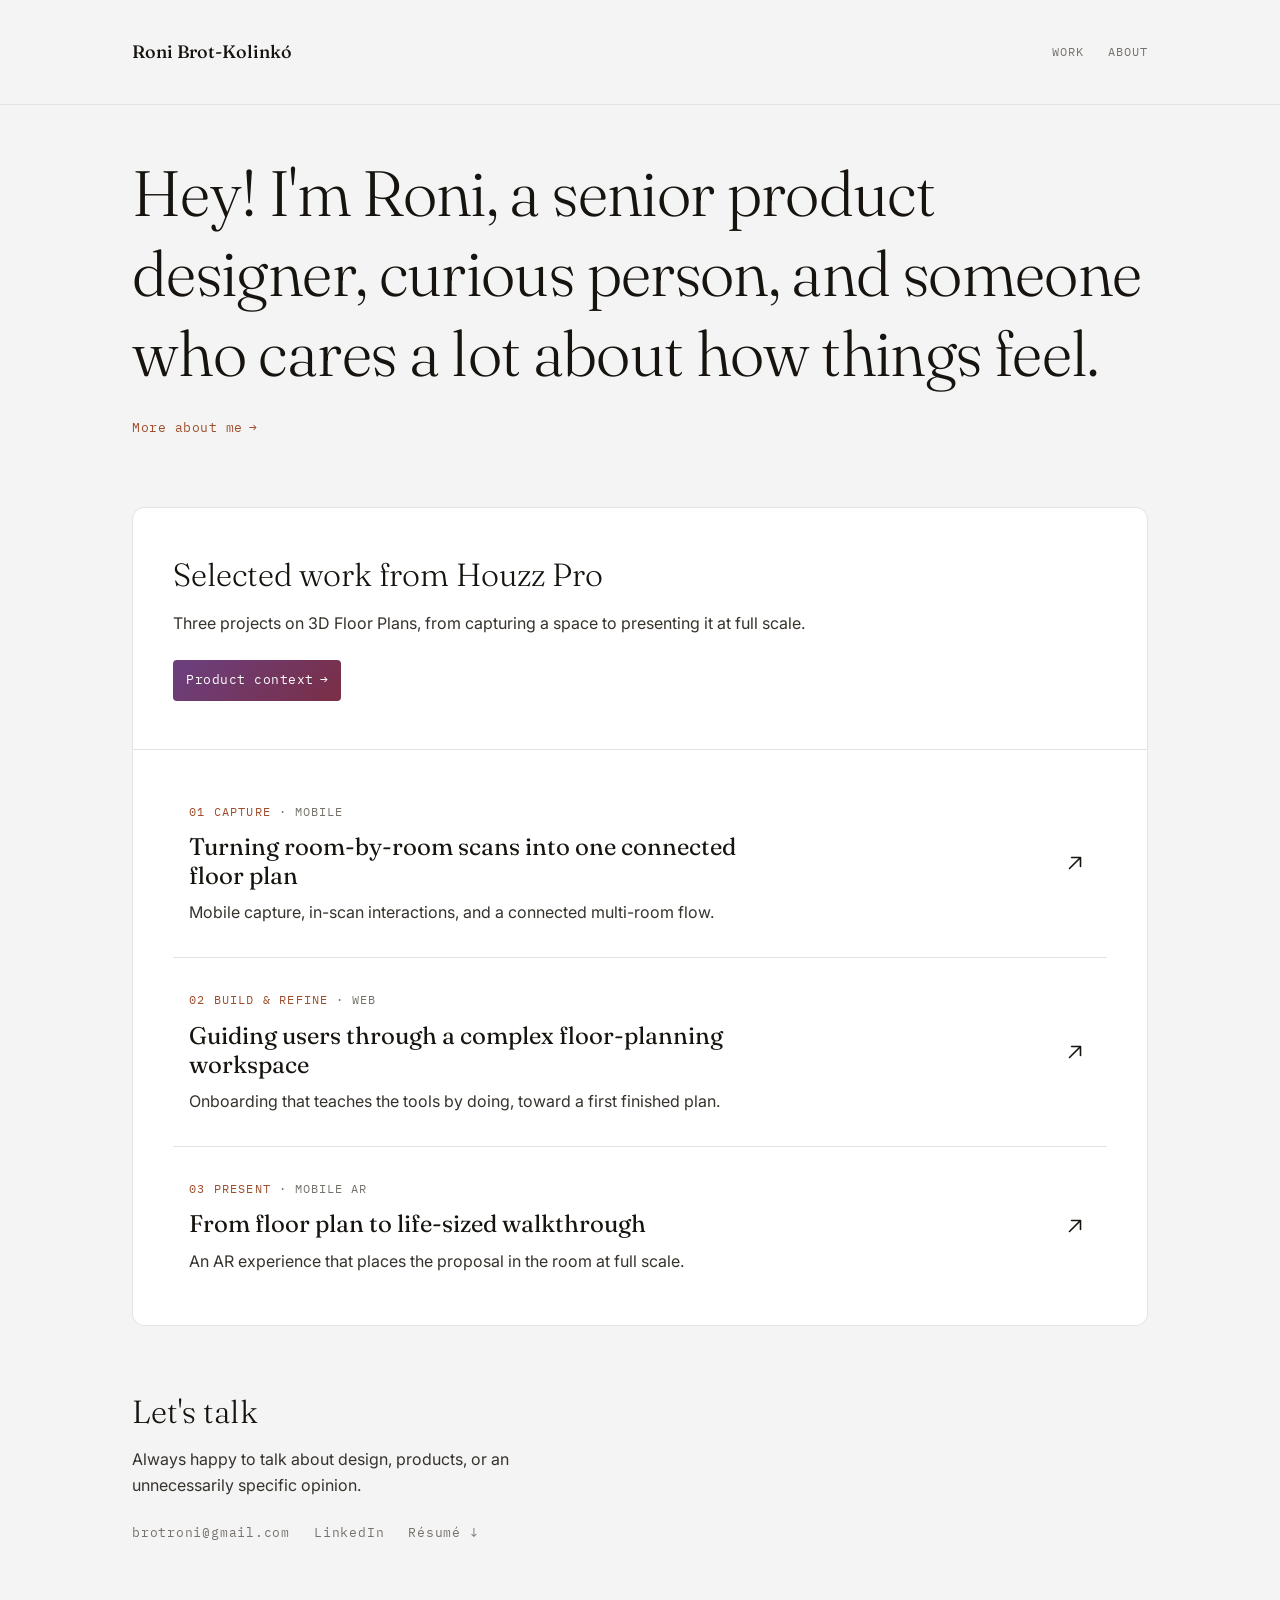
==== commit e3590c59: "approve favicon" ====
--- a/index.html
+++ b/index.html
@@ -309,7 +309,7 @@
   <!-- Hero -->
   <section class="hpx-hero">
     <div class="hpx-titlewrap">
-      <h1>Hey! <span class="hpx-seg" data-note="hi">I'm Roni</span>, a <span class="hpx-seg" data-note="designer">product designer</span>, <span class="hpx-seg" data-note="curious">curious person</span>, and <span class="hpx-seg" data-note="cares">someone who cares a lot</span> about <span class="hpx-seg" data-note="feel">how things feel.</span></h1>
+      <h1>Hey! <span class="hpx-seg" data-note="hi">I'm Roni</span>, a <span class="hpx-seg" data-note="designer">senior product designer</span>, <span class="hpx-seg" data-note="curious">curious person</span>, and <span class="hpx-seg" data-note="cares">someone who cares a lot</span> about <span class="hpx-seg" data-note="feel">how things feel.</span></h1>
 
       <div class="hpx-notes">
         <figure class="hpx-note hpx-note--hi" data-note="hi">
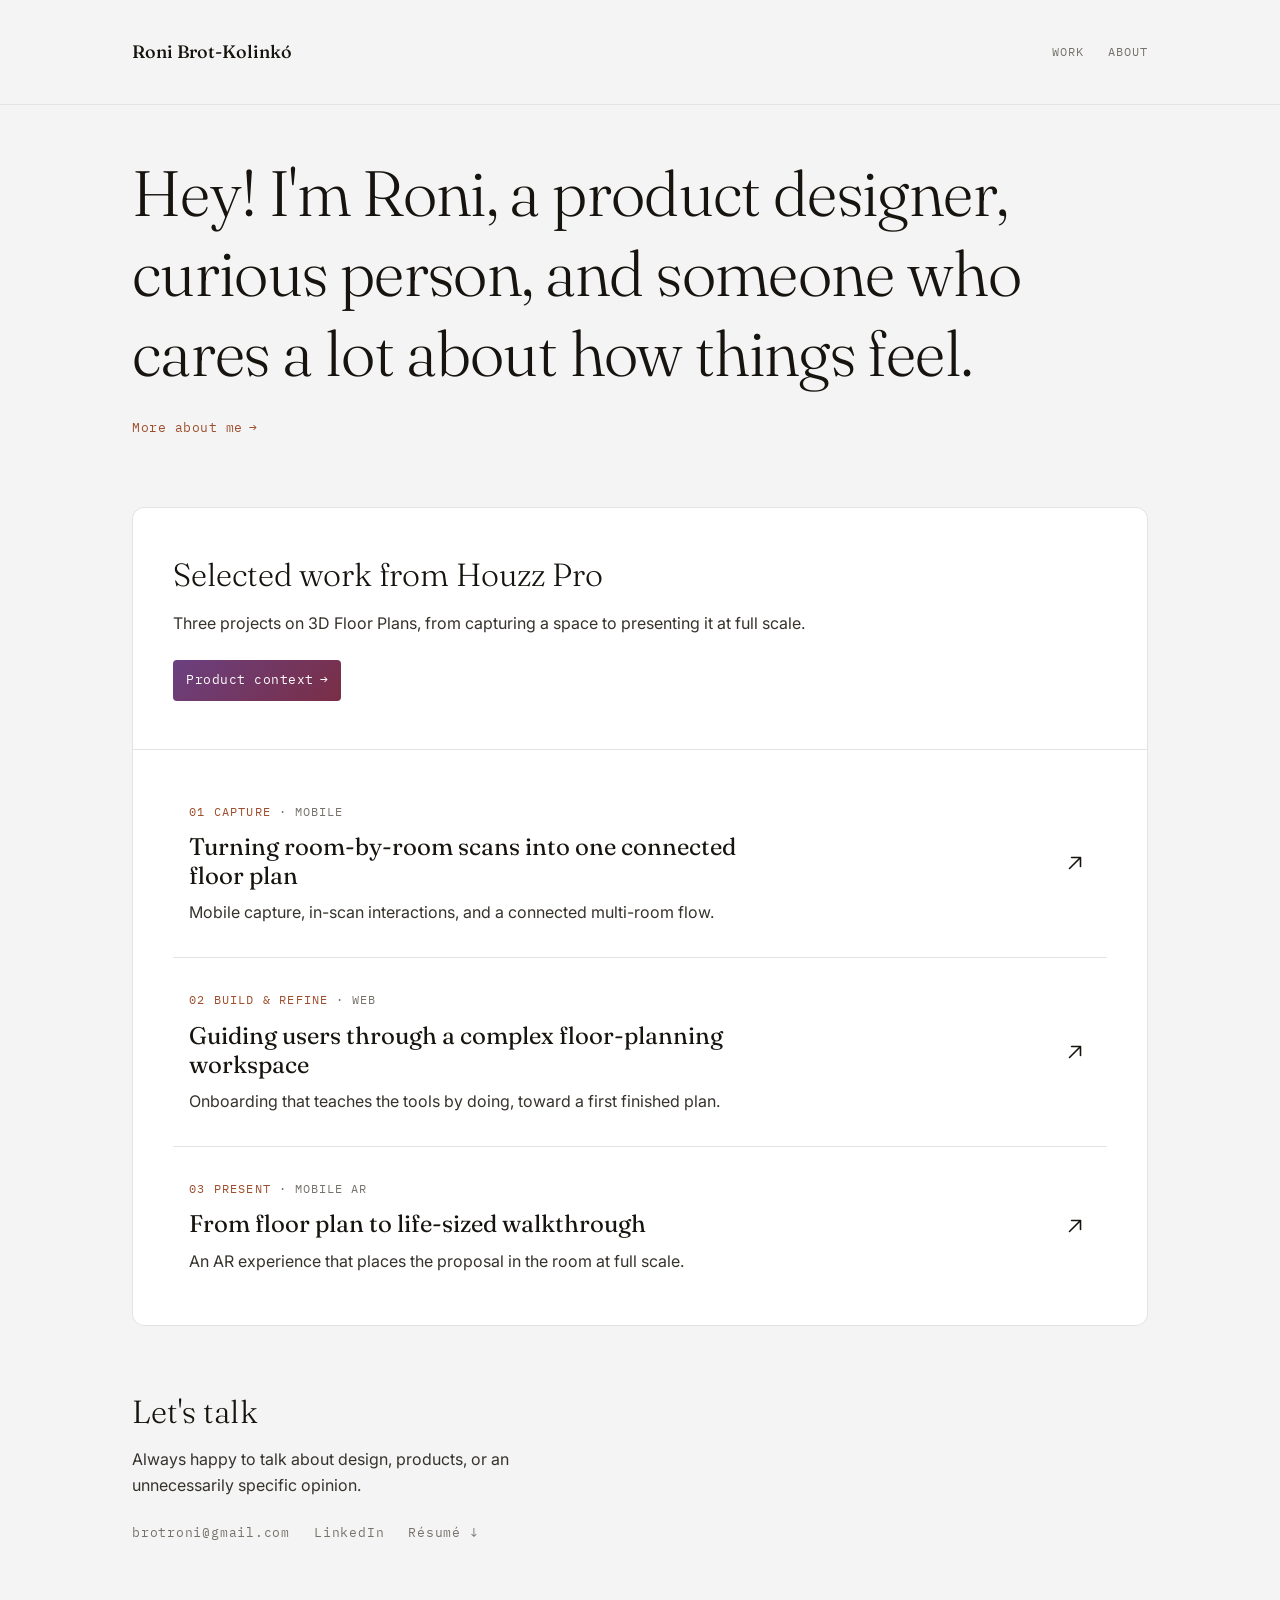
==== commit b1cf0ef3: "Update index.html" ====
--- a/index.html
+++ b/index.html
@@ -309,7 +309,7 @@
   <!-- Hero -->
   <section class="hpx-hero">
     <div class="hpx-titlewrap">
-      <h1>Hey! <span class="hpx-seg" data-note="hi">I'm Roni</span>, a <span class="hpx-seg" data-note="designer">senior product designer</span>, <span class="hpx-seg" data-note="curious">curious person</span>, and <span class="hpx-seg" data-note="cares">someone who cares a lot</span> about <span class="hpx-seg" data-note="feel">how things feel.</span></h1>
+      <h1>Hey! <span class="hpx-seg" data-note="hi">I'm Roni</span>, a <span class="hpx-seg" data-note="designer">product designer</span>, <span class="hpx-seg" data-note="curious">curious person</span>, and <span class="hpx-seg" data-note="cares">someone who cares a lot</span> about <span class="hpx-seg" data-note="feel">how things feel.</span></h1>
 
       <div class="hpx-notes">
         <figure class="hpx-note hpx-note--hi" data-note="hi">
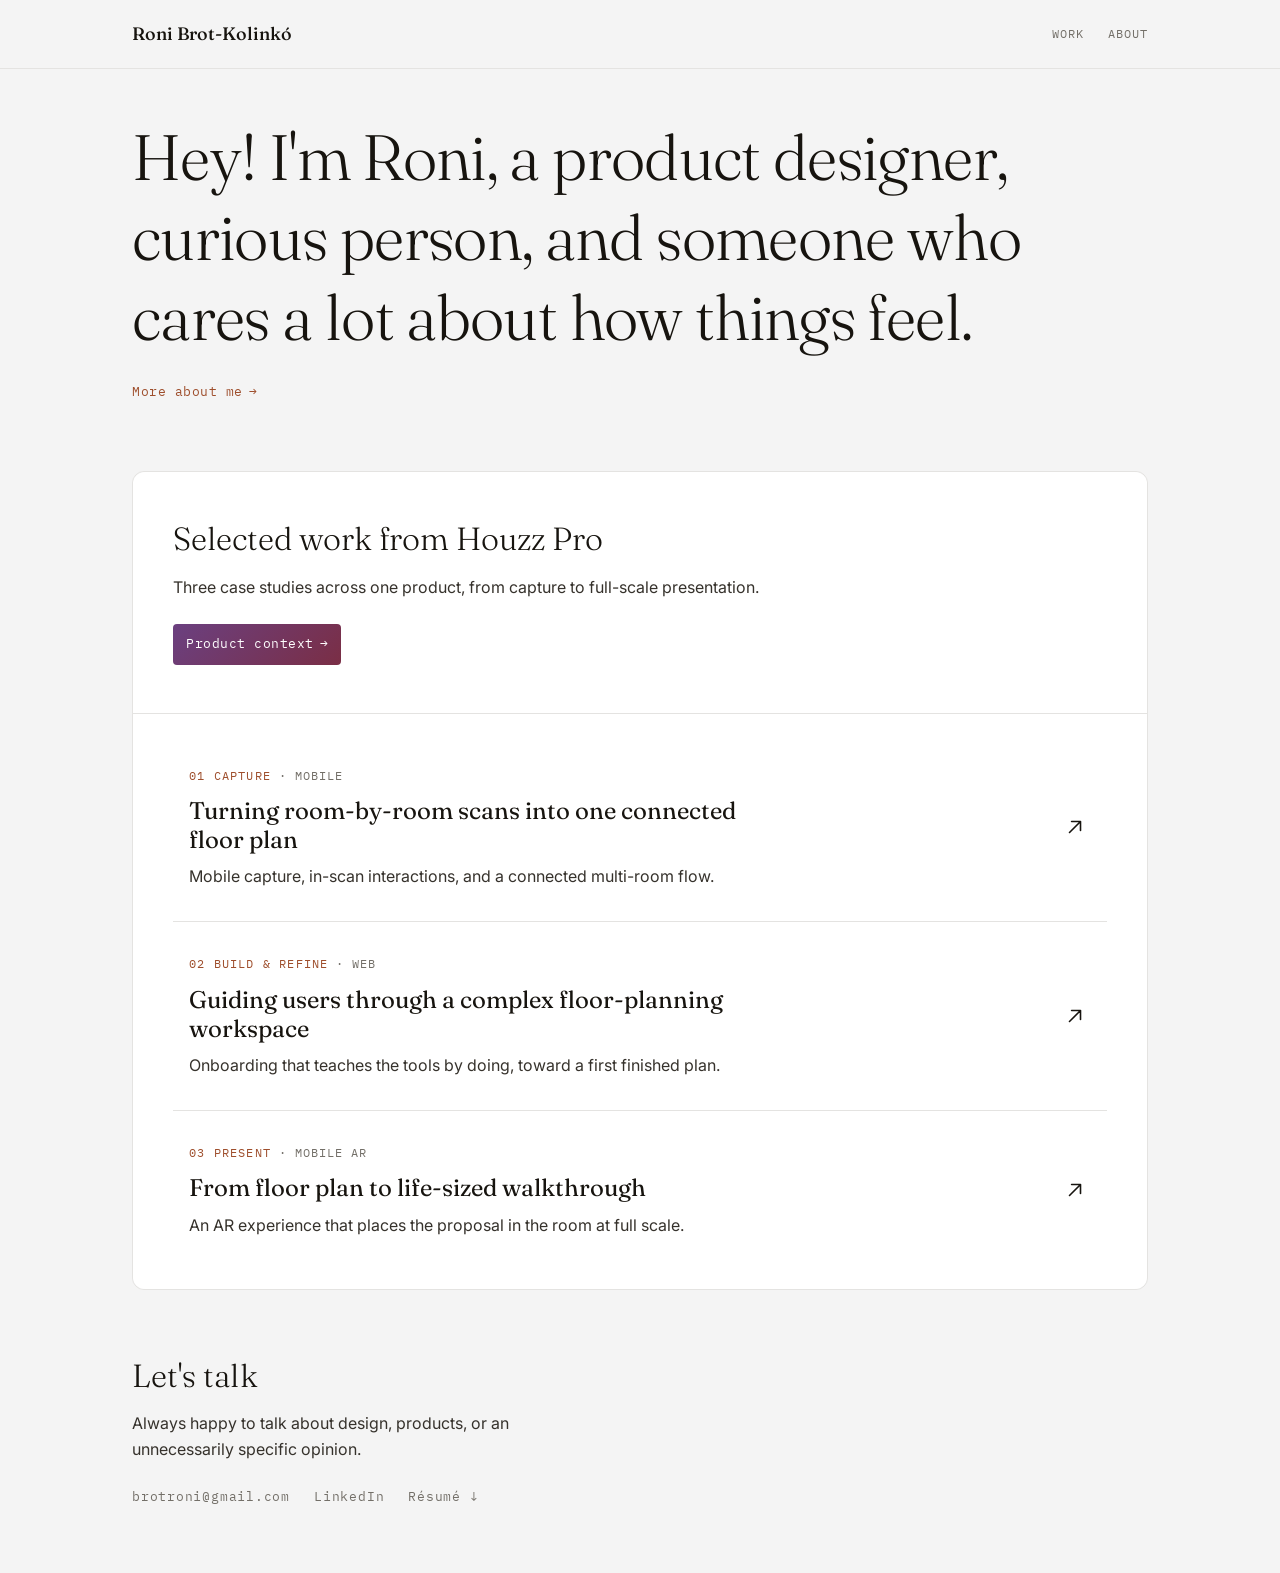
==== commit 162c3386: "Cut page weight, make the nav sticky, and fix muted contrast Page weight   The heaviest case study s" ====
--- a/index.html
+++ b/index.html
@@ -28,8 +28,8 @@
 <link rel="preconnect" href="https://fonts.googleapis.com">
 <link rel="preconnect" href="https://fonts.gstatic.com" crossorigin>
 <link href="https://fonts.googleapis.com/css2?family=Fraunces:opsz,wght@9..144,300;9..144,400;9..144,500;9..144,600&family=Inter:wght@400&family=IBM+Plex+Mono:wght@400;500&display=swap" rel="stylesheet">
-<link rel="stylesheet" href="styles/tokens.css?v=131">
-<link rel="stylesheet" href="styles/main.css?v=131">
+<link rel="stylesheet" href="styles/tokens.css?v=136">
+<link rel="stylesheet" href="styles/main.css?v=136">
 <style>
 /* ============================================================
    Homepage (from Figma node 875:1379 "Homepage + case study
@@ -63,7 +63,7 @@
 
 /* --- The work card --- */
 .hpx-card { margin-top: 68px; border: 1px solid var(--line); border-radius: 12px;
-  scroll-margin-top: 24px; }
+  scroll-margin-top: 84px; }
 .hpx-intro { background: #fff; border-bottom: 1px solid var(--line);
   border-radius: 12px 12px 0 0; padding: 48px 40px; }
 .hpx-intro h2 { font-family: var(--font-display); font-weight: 300; font-size: 32px;
@@ -288,6 +288,7 @@
   .hpx-arrowlink:hover i, .hpx-btn:hover i, .hpx-proj:hover .hpx-arrow { transform: none; }
 }
 </style>
+<script src="scripts/nav.js?v=3" defer></script>
 </head>
 <body class="hpx">
 
@@ -315,7 +316,7 @@
         <figure class="hpx-note hpx-note--hi" data-note="hi">
           <span class="hpx-note__rail"><span>- Editor's Note -</span></span>
           <span class="hpx-note__body">
-            <img src="media/notes/note-hi.png?v=2" alt="Roni on a coastal cliff path, smiling at the camera with the sea behind her" width="778" height="1024">
+            <img src="media/notes/note-hi.webp" alt="Roni on a coastal cliff path, smiling at the camera with the sea behind her" width="778" height="1024">
             <p>Hi &#128075;</p>
           </span>
         </figure>
@@ -330,7 +331,7 @@
         <figure class="hpx-note hpx-note--curious" data-note="curious">
           <span class="hpx-note__rail"><span>- Editor's Note -</span></span>
           <span class="hpx-note__body">
-            <img src="media/notes/note-oils.png" alt="Bottles of essential oils beside handwritten aromatherapy notes" width="1024" height="683">
+            <img src="media/notes/note-oils.webp" alt="Bottles of essential oils beside handwritten aromatherapy notes" width="1024" height="683" loading="lazy" decoding="async">
             <p>There's probably an oil for that.<br>I probably have it.</p>
           </span>
         </figure>
@@ -345,7 +346,7 @@
         <figure class="hpx-note hpx-note--feel" data-note="feel">
           <span class="hpx-note__rail"><span>- Editor's Note -</span></span>
           <span class="hpx-note__body">
-            <img src="media/notes/note-sheep.png" alt="Roni crouching among a flock of sheep at an animal sanctuary" width="1024" height="768">
+            <img src="media/notes/note-sheep.webp" alt="Roni crouching among a flock of sheep at an animal sanctuary" width="1024" height="768" loading="lazy" decoding="async">
             <p>I get attached easily - to people and to animals.<br>This is, in my humble opinion, the correct sheep-to-person ratio.</p>
           </span>
         </figure>
@@ -359,7 +360,7 @@
   <section class="hpx-card" id="work" aria-label="Selected work">
     <div class="hpx-intro">
       <h2>Selected work from Houzz Pro</h2>
-      <p>Three projects on 3D Floor Plans, from capturing a space to presenting it at full&nbsp;scale.</p>
+      <p>Three case studies across one product, from capture to full-scale&nbsp;presentation.</p>
       <a class="hpx-btn" href="work/houzz-3d-floor-plans.html" aria-label="Product context: Houzz Pro and 3D Floor Plans"><span class="hpx-btn__t">Product context <i aria-hidden="true">&rarr;</i></span><span class="hpx-btn__t hpx-btn__t--on" aria-hidden="true">Product context <i>&rarr;</i></span></a>
     </div>
 
--- a/styles/tokens.css
+++ b/styles/tokens.css
@@ -9,7 +9,7 @@
   --line:      #E4E3E1;  /* hairlines, borders         */
   --title:     #17140F;  /* headings / primary (black) */
   --text:      #36322C;  /* body                       */
-  --muted:     #76726B;  /* secondary / meta           */
+  --muted:     #736F68;  /* secondary / meta           */
   --accent:    #9E4E2C;  /* antique orange - sparing accent */
 
   /* Reserved near-black moment (expressive, used sparingly) */
--- a/styles/main.css
+++ b/styles/main.css
@@ -8,7 +8,7 @@
 html { scroll-behavior: smooth; }
 body {
   margin: 0;
-  overflow-x: hidden;
+  overflow-x: clip;
   background: var(--bg);
   color: var(--text);
   font-family: var(--font-body);
@@ -58,9 +58,23 @@
 .rule { border: 0; border-top: 1px solid var(--line); margin: var(--s5) 0; }
 
 /* --- Nav -------------------------------------------------- */
-.nav { border-bottom: 1px solid var(--line); }
+/* Sticky, and it tucks out of the way on the way down so a long case study
+   keeps its full height, then comes straight back the moment you scroll up.
+   background: inherit takes whichever ground the page's body sets - white on
+   the case studies, #f4f4f4 on the homepage - so the bar is opaque without
+   hardcoding a colour per page.
+   z-index sits under the homepage's editor-note overlay (40), which is meant
+   to dim the whole viewport, this bar included. */
+.nav { position: sticky; top: 0; z-index: 30;
+  background: inherit; border-bottom: 1px solid var(--line);
+  transition: transform 260ms cubic-bezier(.4, 0, .2, 1); }
+.nav--tucked { transform: translateY(-100%); }
+
+/* Anchor targets land below the bar instead of behind it */
+[id] { scroll-margin-top: 84px; }
+@media (max-width: 640px) { [id] { scroll-margin-top: 80px; } }
 .nav__inner {
-  max-width: var(--media); margin-inline: auto; padding: 30px var(--gutter);
+  max-width: var(--media); margin-inline: auto; padding: 12px var(--gutter);
   display: flex; justify-content: space-between; align-items: center;
 }
 .nav__name { font-family: var(--font-display); font-weight: 500; color: var(--title);
@@ -482,7 +496,7 @@
 /* --- Responsive ------------------------------------------- */
 @media (max-width: 640px) {
   .media-row, .pg-pair, .approach-grid { grid-template-columns: 1fr; }
-  .nav__inner { padding: 22px var(--gutter); }
+  .nav__inner { padding: 12px var(--gutter); }
   .flow__arrow { display: none; }
   .flow__step { flex-basis: 100%; }
   .move, .move--right { flex-direction: column; align-items: stretch; }
@@ -492,6 +506,8 @@
 }
 @media (prefers-reduced-motion: reduce) {
   html { scroll-behavior: auto; }
+  .nav { transition: none; }
+  .nav--tucked { transform: none; }
 }
 
 /* ============================================================
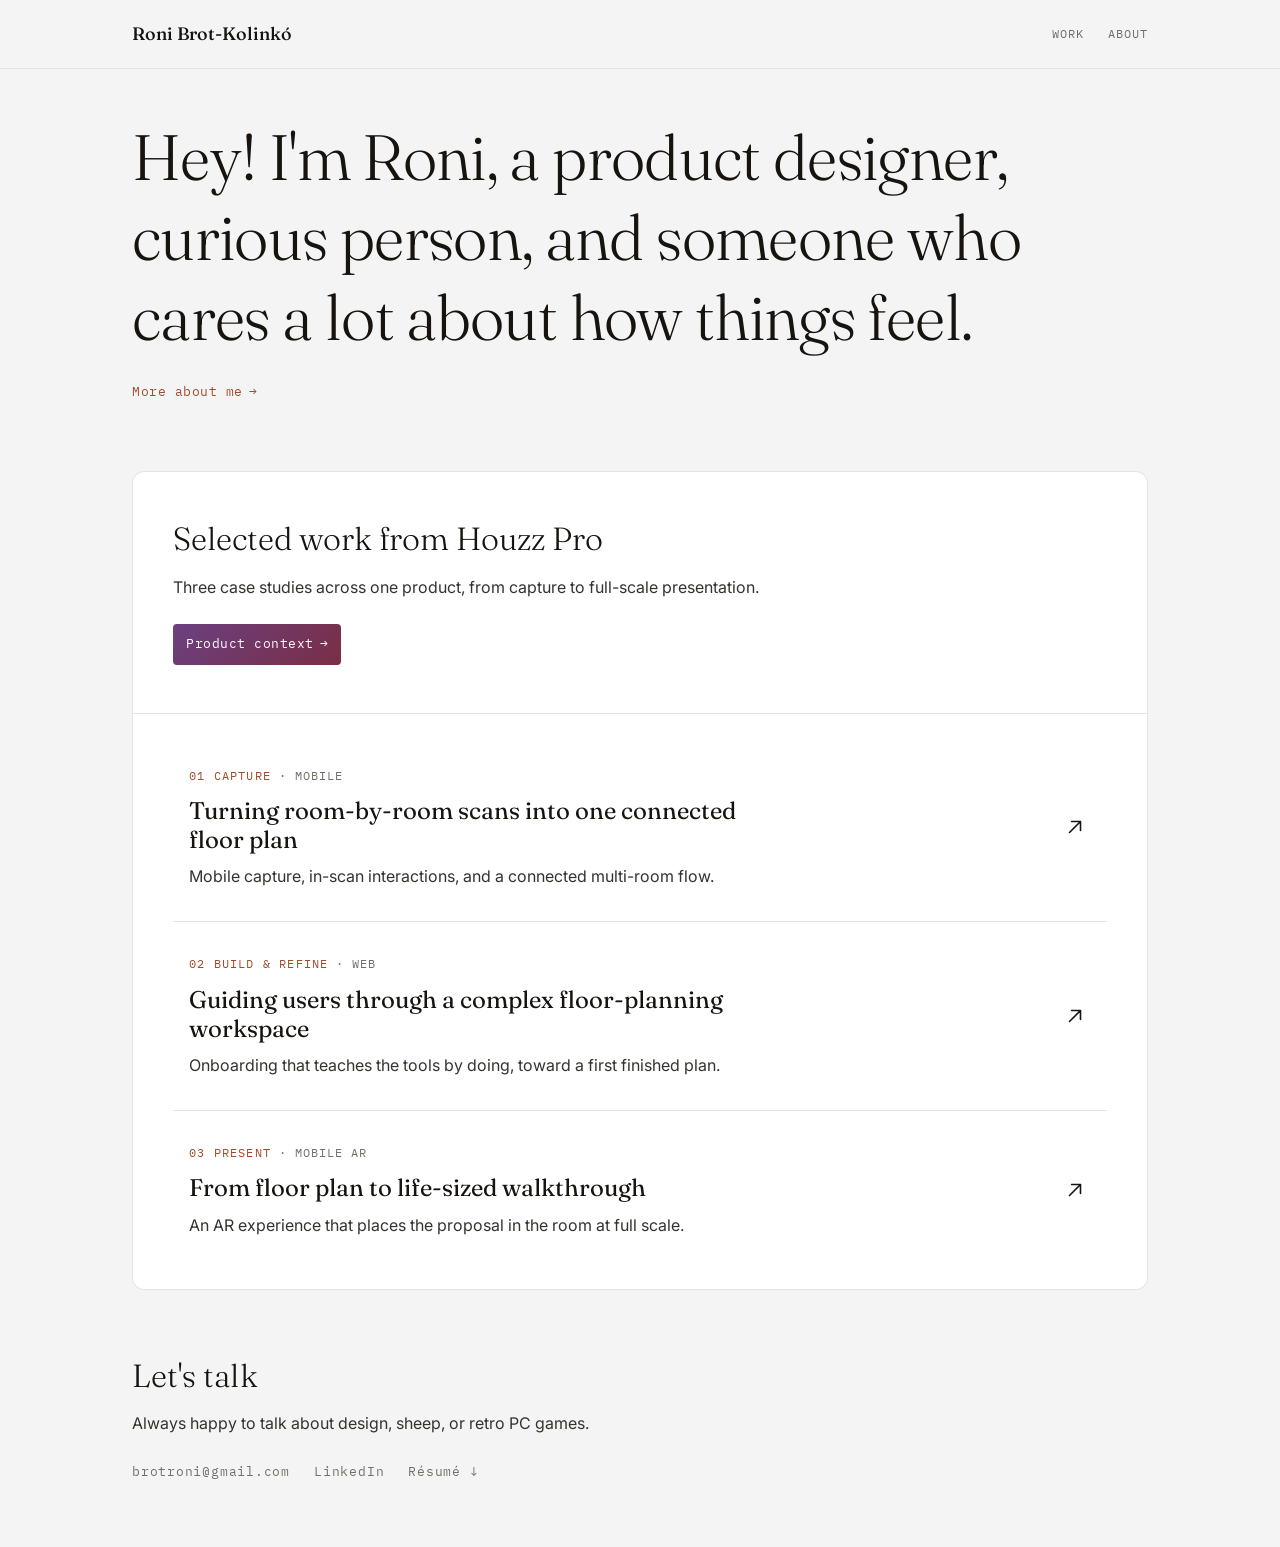
==== commit b6b6be6e: "Rewrite the closing line on the homepage "design, products, or an unnecessarily specific opinion" wa" ====
--- a/index.html
+++ b/index.html
@@ -28,8 +28,8 @@
 <link rel="preconnect" href="https://fonts.googleapis.com">
 <link rel="preconnect" href="https://fonts.gstatic.com" crossorigin>
 <link href="https://fonts.googleapis.com/css2?family=Fraunces:opsz,wght@9..144,300;9..144,400;9..144,500;9..144,600&family=Inter:wght@400&family=IBM+Plex+Mono:wght@400;500&display=swap" rel="stylesheet">
-<link rel="stylesheet" href="styles/tokens.css?v=136">
-<link rel="stylesheet" href="styles/main.css?v=136">
+<link rel="stylesheet" href="styles/tokens.css?v=139">
+<link rel="stylesheet" href="styles/main.css?v=139">
 <style>
 /* ============================================================
    Homepage (from Figma node 875:1379 "Homepage + case study
@@ -152,8 +152,10 @@
 .hpx-close { margin-top: 68px; padding-bottom: 64px; }
 .hpx-close h2 { font-family: var(--font-display); font-weight: 300; font-size: 32px;
   line-height: 1.15; color: var(--title); margin: 0; }
+/* 480 keeps the measure in check but clears the 474px this line needs, so it
+   sits on one line instead of dropping "games." on its own. */
 .hpx-close > p { font-family: var(--font-body); font-size: 16px; line-height: 1.6;
-  color: var(--text); margin: 16px 0 0; max-width: 440px; }
+  color: var(--text); margin: 16px 0 0; max-width: 480px; }
 .hpx-closelinks { margin-top: 24px; display: flex; flex-wrap: wrap; gap: 24px; }
 .hpx-closelinks a { font-family: var(--font-mono); font-size: 13px; letter-spacing: .06em;
   color: var(--muted); text-decoration: none; transition: color 160ms ease; }
@@ -403,7 +405,7 @@
   <!-- Let's talk -->
   <section class="hpx-close">
     <h2>Let's talk</h2>
-    <p>Always happy to talk about design, products, or an unnecessarily specific opinion.</p>
+    <p>Always happy to talk about design, sheep, or retro PC games.</p>
     <div class="hpx-closelinks">
       <a href="mailto:brotroni@gmail.com">brotroni@gmail.com</a>
       <a href="https://www.linkedin.com/in/roni-brot-kolink%C3%B3/" target="_blank" rel="noopener">LinkedIn</a>
--- a/styles/main.css
+++ b/styles/main.css
@@ -93,6 +93,41 @@
   .nav__links { gap: 12px; }
   .nav__links a { font-size: 11px; letter-spacing: .05em; }
 }
+
+/* --- About-page furniture ---------------------------------
+   The chrome the About page shares with the rest of the site: the ground, the
+   1016 band, the back bar, the opener and the h2/p pair inside a card. It
+   lived inline in that page until a second copy was needed; keeping one
+   version here is what stops the two drifting apart. */
+body.abx { background: #f4f4f4;
+  /* The design pins the footer to the bottom of the frame */
+  min-height: 100vh; display: flex; flex-direction: column; }
+
+/* Content locked to a 1016 column (72px sides at desktop) */
+.abx-band { padding-inline: max(var(--gutter), calc((100% - 1016px) / 2)); }
+body.abx .nav__inner,
+body.abx .footer__inner { max-width: none;
+  padding-inline: max(var(--gutter), calc((100% - 1016px) / 2)); }
+
+.abx-backbar { padding-block: 20px; line-height: 1.33; }
+.abx-back { font-family: var(--font-mono); font-weight: 500; font-size: 12px;
+  letter-spacing: .04em; color: var(--accent); text-decoration: none; }
+.abx-back:hover, .abx-back:focus-visible { color: var(--title); }
+
+/* The footer is pinned with margin-top: auto, which overrides the rule's
+   usual 64px top margin, so the gap above it lives here instead. */
+.abx-opener { padding-top: 32px; padding-bottom: var(--s8); }
+.abx-title { font-family: var(--font-display); font-weight: 300;
+  font-size: clamp(30px, 5vw, 42px); line-height: 1.08; color: var(--title); margin: 0; }
+.abx-lead { font-family: var(--font-body); font-size: 16px; line-height: 1.6;
+  color: var(--text); max-width: 920px; margin: 12px 0 0; }
+
+.abx-sec h2 { font-family: var(--font-display); font-weight: 400; font-size: 24px;
+  line-height: 1.08; color: var(--title); margin: 0 0 12px; }
+.abx-sec p { font-family: var(--font-body); font-size: 16px; line-height: 1.6;
+  color: var(--text); margin: 0; }
+
+.abx-footwrap { margin-top: auto; }
 
 /* --- Overview bar ----------------------------------------- */
 .overview { display: flex; flex-wrap: wrap; gap: var(--s2) var(--s5); }
